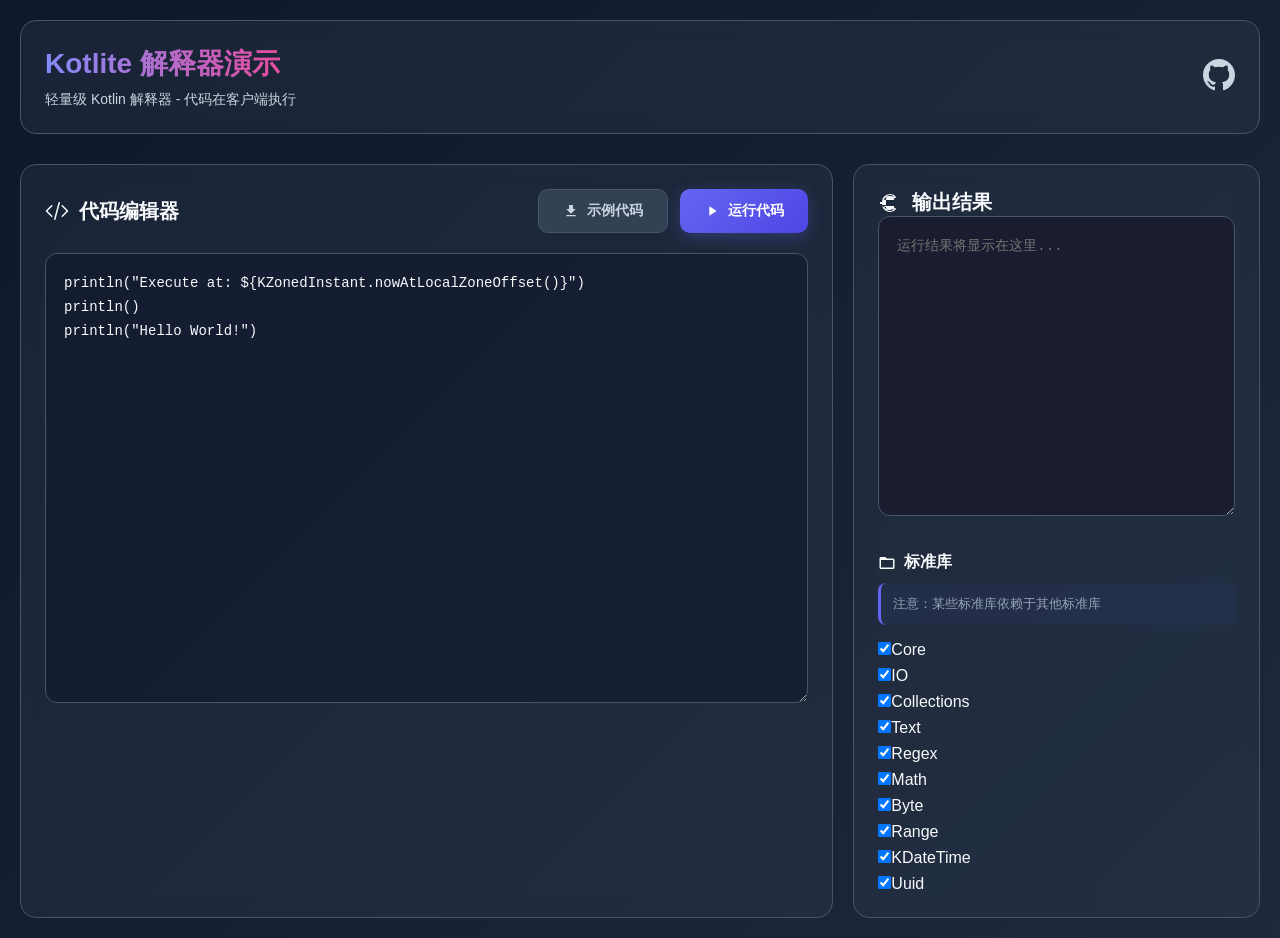
==== demo/index.html @ 26ce6de7 "✨ 添加昼夜模式、代码复制、优化Demo UI并移除Emoji" ====
<!DOCTYPE html>
<html lang="zh-CN">
<head>
    <meta charset="UTF-8">
    <meta name="viewport" content="width=device-width, initial-scale=1.0">
    <title>Kotlite 解释器演示</title>
    <style>
        :root {
            --primary-color: #6366f1;
            --primary-light: #818cf8;
            --primary-dark: #4f46e5;
            --accent-color: #ec4899;
            --bg-dark: #0f172a;
            --bg-light: #1e293b;
            --bg-card: #334155;
            --text-primary: #f8fafc;
            --text-secondary: #cbd5e1;
            --text-muted: #94a3b8;
            --border-color: #475569;
            --success-color: #10b981;
            --error-color: #ef4444;
        }

        * {
            margin: 0;
            padding: 0;
            box-sizing: border-box;
        }

        body {
            font-family: -apple-system, BlinkMacSystemFont, "Segoe UI", "Noto Sans", Helvetica, Arial, sans-serif;
            background: linear-gradient(135deg, var(--bg-dark) 0%, var(--bg-light) 100%);
            color: var(--text-primary);
            min-height: 100vh;
            padding: 20px;
        }

        .container {
            max-width: 1400px;
            margin: 0 auto;
        }

        header {
            display: flex;
            justify-content: space-between;
            align-items: center;
            margin-bottom: 30px;
            padding: 24px;
            background: rgba(51, 65, 85, 0.3);
            border-radius: 16px;
            border: 1px solid var(--border-color);
            backdrop-filter: blur(10px);
        }

        .header-left h1 {
            font-size: 28px;
            font-weight: 800;
            background: linear-gradient(90deg, var(--primary-light), var(--accent-color));
            -webkit-background-clip: text;
            -webkit-text-fill-color: transparent;
            background-clip: text;
            margin-bottom: 8px;
        }

        .header-left p {
            color: var(--text-secondary);
            font-size: 14px;
        }

        .header-right a {
            color: var(--text-secondary);
            transition: all 0.3s ease;
            text-decoration: none;
            display: inline-flex;
            align-items: center;
        }

        .header-right a:hover {
            color: var(--primary-light);
        }

        .header-right a svg {
            width: 32px;
            height: 32px;
        }

        .main-grid {
            display: grid;
            grid-template-columns: 2fr 1fr;
            gap: 20px;
        }

        @media (max-width: 1024px) {
            .main-grid {
                grid-template-columns: 1fr;
            }
        }

        .card {
            background: rgba(51, 65, 85, 0.3);
            border-radius: 16px;
            border: 1px solid var(--border-color);
            padding: 24px;
            backdrop-filter: blur(10px);
        }

        .code-section {
            display: flex;
            flex-direction: column;
            gap: 20px;
        }

        .section-header {
            display: flex;
            justify-content: space-between;
            align-items: center;
            gap: 12px;
            flex-wrap: wrap;
        }

        .section-header h2 {
            font-size: 20px;
            font-weight: 700;
            color: var(--text-primary);
            display: flex;
            align-items: center;
            gap: 10px;
        }

        .section-header h2 svg {
            width: 24px;
            height: 24px;
        }

        .button-group {
            display: flex;
            gap: 12px;
            flex-wrap: wrap;
        }

        .btn {
            padding: 12px 24px;
            border-radius: 10px;
            border: none;
            font-size: 14px;
            font-weight: 600;
            cursor: pointer;
            transition: all 0.3s ease;
            display: flex;
            align-items: center;
            gap: 8px;
        }

        .btn svg {
            width: 16px;
            height: 16px;
        }

        .btn-primary {
            background: linear-gradient(135deg, var(--primary-color), var(--primary-dark));
            color: white;
            box-shadow: 0 4px 15px rgba(99, 102, 241, 0.3);
        }

        .btn-primary:hover {
            transform: translateY(-2px);
            box-shadow: 0 10px 25px -5px rgba(99, 102, 241, 0.4);
        }

        .btn-secondary {
            background: var(--bg-card);
            color: var(--text-secondary);
            border: 1px solid var(--border-color);
        }

        .btn-secondary:hover {
            background: var(--border-color);
            color: var(--text-primary);
        }

        .dropdown {
            position: relative;
        }

        .dropdown-menu {
            display: none;
            position: absolute;
            top: calc(100% + 8px);
            right: 0;
            background: var(--bg-card);
            border: 1px solid var(--border-color);
            border-radius: 12px;
            min-width: 220px;
            box-shadow: 0 10px 40px rgba(0, 0, 0, 0.3);
            z-index: 100;
            overflow: hidden;
        }

        .dropdown-menu.show {
            display: block;
        }

        .dropdown-item {
            padding: 14px 18px;
            cursor: pointer;
            transition: all 0.2s ease;
            color: var(--text-secondary);
            font-size: 14px;
            border-bottom: 1px solid rgba(71, 85, 105, 0.3);
        }

        .dropdown-item:last-child {
            border-bottom: none;
        }

        .dropdown-item:hover {
            background: var(--bg-light);
            color: var(--text-primary);
        }

        textarea {
            width: 100%;
            min-height: 450px;
            padding: 18px;
            border-radius: 12px;
            border: 1px solid var(--border-color);
            background: rgba(15, 23, 42, 0.5);
            color: var(--text-primary);
            font-family: ui-monospace, SFMono-Regular, Menlo, Monaco, Consolas, "Liberation Mono", "Courier New", monospace;
            font-size: 14px;
            line-height: 1.7;
            resize: vertical;
            transition: all 0.3s ease;
        }

        textarea:focus {
            outline: none;
            border-color: var(--primary-color);
            box-shadow: 0 0 0 4px rgba(99, 102, 241, 0.15);
        }

        #txtOutput {
            min-height: 300px;
            background: rgba(26, 26, 46, 0.8);
        }

        .output-section {
            display: flex;
            flex-direction: column;
            gap: 24px;
        }

        .library-section {
            margin-top: 8px;
        }

        .library-section h3 {
            font-size: 16px;
            font-weight: 700;
            color: var(--text-primary);
            margin-bottom: 10px;
            display: flex;
            align-items: center;
            gap: 8px;
        }

        .library-section h3 svg {
            width: 18px;
            height: 18px;
        }

        .library-section .note {
            font-size: 13px;
            color: var(--text-muted);
            margin-bottom: 16px;
            padding: 12px;
            background: rgba(99, 102, 241, 0.05);
            border-radius: 8px;
            border-left: 3px solid var(--primary-color);
        }

        .library-list {
            display: flex;
            flex-direction: column;
            gap: 8px;
        }

        .library-item {
            display: flex;
            align-items: center;
            gap: 10px;
            padding: 10px 12px;
            border-radius: 8px;
            transition: all 0.2s ease;
        }

        .library-item:hover {
            background: var(--bg-card);
        }

        .library-item input[type="checkbox"] {
            width: 18px;
            height: 18px;
            accent-color: var(--primary-color);
            cursor: pointer;
        }

        .library-item label {
            font-size: 14px;
            color: var(--text-secondary);
            cursor: pointer;
            user-select: none;
        }

        .library-item input[type="checkbox"]:checked + label {
            color: var(--primary-light);
            font-weight: 500;
        }

        .status-message {
            padding: 12px 16px;
            border-radius: 10px;
            margin-bottom: 16px;
            font-size: 14px;
            display: none;
            border: 1px solid transparent;
        }

        .status-message.success {
            display: block;
            background: rgba(16, 185, 129, 0.1);
            border-color: var(--success-color);
            color: var(--success-color);
        }

        .status-message.error {
            display: block;
            background: rgba(239, 68, 68, 0.1);
            border-color: var(--error-color);
            color: var(--error-color);
        }

        @media (max-width: 768px) {
            body {
                padding: 12px;
            }

            header {
                flex-direction: column;
                gap: 16px;
                text-align: center;
                padding: 20px;
            }

            .section-header {
                flex-direction: column;
                gap: 14px;
                align-items: stretch;
            }

            .button-group {
                justify-content: center;
            }

            textarea {
                min-height: 350px;
            }

            .btn {
                flex: 1;
                justify-content: center;
            }
        }
    </style>
</head>
<body>
    <div class="container">
        <header>
            <div class="header-left">
                <h1>Kotlite 解释器演示</h1>
                <p>轻量级 Kotlin 解释器 - 代码在客户端执行</p>
            </div>
            <div class="header-right">
                <a href="https://github.com/sunny-chung/kotlite/" title="GitHub">
                    <svg xmlns="http://www.w3.org/2000/svg" viewBox="0 0 24 24" fill="currentColor">
                        <path d="M12 0c-6.626 0-12 5.373-12 12 0 5.302 3.438 9.8 8.207 11.387.599.111.793-.261.793-.577v-2.234c-3.338.726-4.033-1.416-4.033-1.416-.546-1.387-1.333-1.756-1.333-1.756-1.089-.745.083-.729.083-.729 1.205.084 1.839 1.237 1.839 1.237 1.07 1.834 2.807 1.304 3.492.997.107-.775.418-1.305.762-1.604-2.665-.305-5.467-1.334-5.467-5.931 0-1.311.469-2.381 1.236-3.221-.124-.303-.535-1.524.117-3.176 0 0 1.008-.322 3.301 1.23.957-.266 1.983-.399 3.003-.404 1.02.005 2.047.138 3.006.404 2.291-1.552 3.297-1.23 3.297-1.23.653 1.653.242 2.874.118 3.176.77.84 1.235 1.911 1.235 3.221 0 4.609-2.807 5.624-5.479 5.921.43.372.823 1.102.823 2.222v3.293c0 .316.192.694.801.576 4.765-1.589 8.199-6.086 8.199-11.386 0-6.627-5.373-12-12-12z"/>
                    </svg>
                </a>
            </div>
        </header>

        <div class="main-grid">
            <div class="card code-section">
                <div class="section-header">
                    <h2>
                        <svg viewBox="0 0 24 24" fill="currentColor">
                            <path d="M14.447 3.027a.75.75 0 01.527.92l-4.5 16.5a.75.75 0 01-1.448-.394l4.5-16.5a.75.75 0 01.921-.526zM16.72 6.22a.75.75 0 011.06 0l5.25 5.25a.75.75 0 010 1.06l-5.25 5.25a.75.75 0 11-1.06-1.06L21.44 12l-4.72-4.72a.75.75 0 010-1.06zm-9.44 0a.75.75 0 010 1.06L2.56 12l4.72 4.72a.75.75 0 11-1.06 1.06L.97 12.53a.75.75 0 010-1.06l5.25-5.25a.75.75 0 011.06 0z"/>
                        </svg>
                        代码编辑器
                    </h2>
                    <div class="button-group">
                        <div class="dropdown">
                            <button class="btn btn-secondary" id="btnExamples">
                                <svg viewBox="0 0 24 24" fill="currentColor">
                                    <path d="M19 9h-4V3H9v6H5l7 7 7-7zM5 18v2h14v-2H5z"/>
                                </svg>
                                示例代码
                            </button>
                            <div class="dropdown-menu" id="lstExample">
                            </div>
                        </div>
                        <button class="btn btn-primary" id="btnRun">
                            <svg viewBox="0 0 24 24" fill="currentColor">
                                <path d="M8 5v14l11-7z"/>
                            </svg>
                            运行代码
                        </button>
                    </div>
                </div>
                <div id="statusMessage" class="status-message"></div>
                <textarea id="txtCode" placeholder="在此输入 Kotlite 代码..."></textarea>
            </div>

            <div class="card output-section">
                <div>
                    <div class="section-header">
                        <h2>
                            <svg viewBox="0 0 24 24" fill="currentColor">
                                <path d="M12 4a4 4 0 0 1 4 4v1H6.09C6.57 6.88 8.14 5 12 5v0a5.98 5.98 0 0 1 4.79 2.46l1.42-1.42A8 8 0 0 0 4.06 11H2v2h2.06a8 8 0 0 0 14.15 4.96l-1.42-1.42A6 6 0 0 1 12 19c-3.86 0-5.43-1.88-5.91-4H16v1a4 4 0 0 1-4 4v0a4 4 0 0 1-4-4v0H4v-2h4V8a4 4 0 0 1 4-4v0"/>
                            </svg>
                            输出结果
                        </h2>
                    </div>
                    <textarea id="txtOutput" readonly placeholder="运行结果将显示在这里..."></textarea>
                </div>

                <div class="library-section">
                    <h3>
                        <svg viewBox="0 0 24 24" fill="currentColor">
                            <path d="M20 6h-8l-2-2H4c-1.1 0-1.99.9-1.99 2L2 18c0 1.1.9 2 2 2h16c1.1 0 2-.9 2-2V8c0-1.1-.9-2-2-2zm0 12H4V8h16v10z"/>
                        </svg>
                        标准库
                    </h3>
                    <p class="note">注意：某些标准库依赖于其他标准库</p>
                    <div class="library-list" id="cotStdlibs">
                    </div>
                </div>
            </div>
        </div>
    </div>

    <script>
        // 下拉菜单功能
        const btnExamples = document.getElementById('btnExamples');
        const lstExample = document.getElementById('lstExample');

        btnExamples.addEventListener('click', function(e) {
            e.stopPropagation();
            lstExample.classList.toggle('show');
        });

        document.addEventListener('click', function() {
            lstExample.classList.remove('show');
        });

        // 显示状态消息
        function showStatus(message, isError = false) {
            const statusEl = document.getElementById('statusMessage');
            statusEl.textContent = message;
            statusEl.className = 'status-message ' + (isError ? 'error' : 'success');
            setTimeout(() => {
                statusEl.className = 'status-message';
            }, 3000);
        }
    </script>
    <script src="kotlite-demo.js"></script>
</body>
</html>
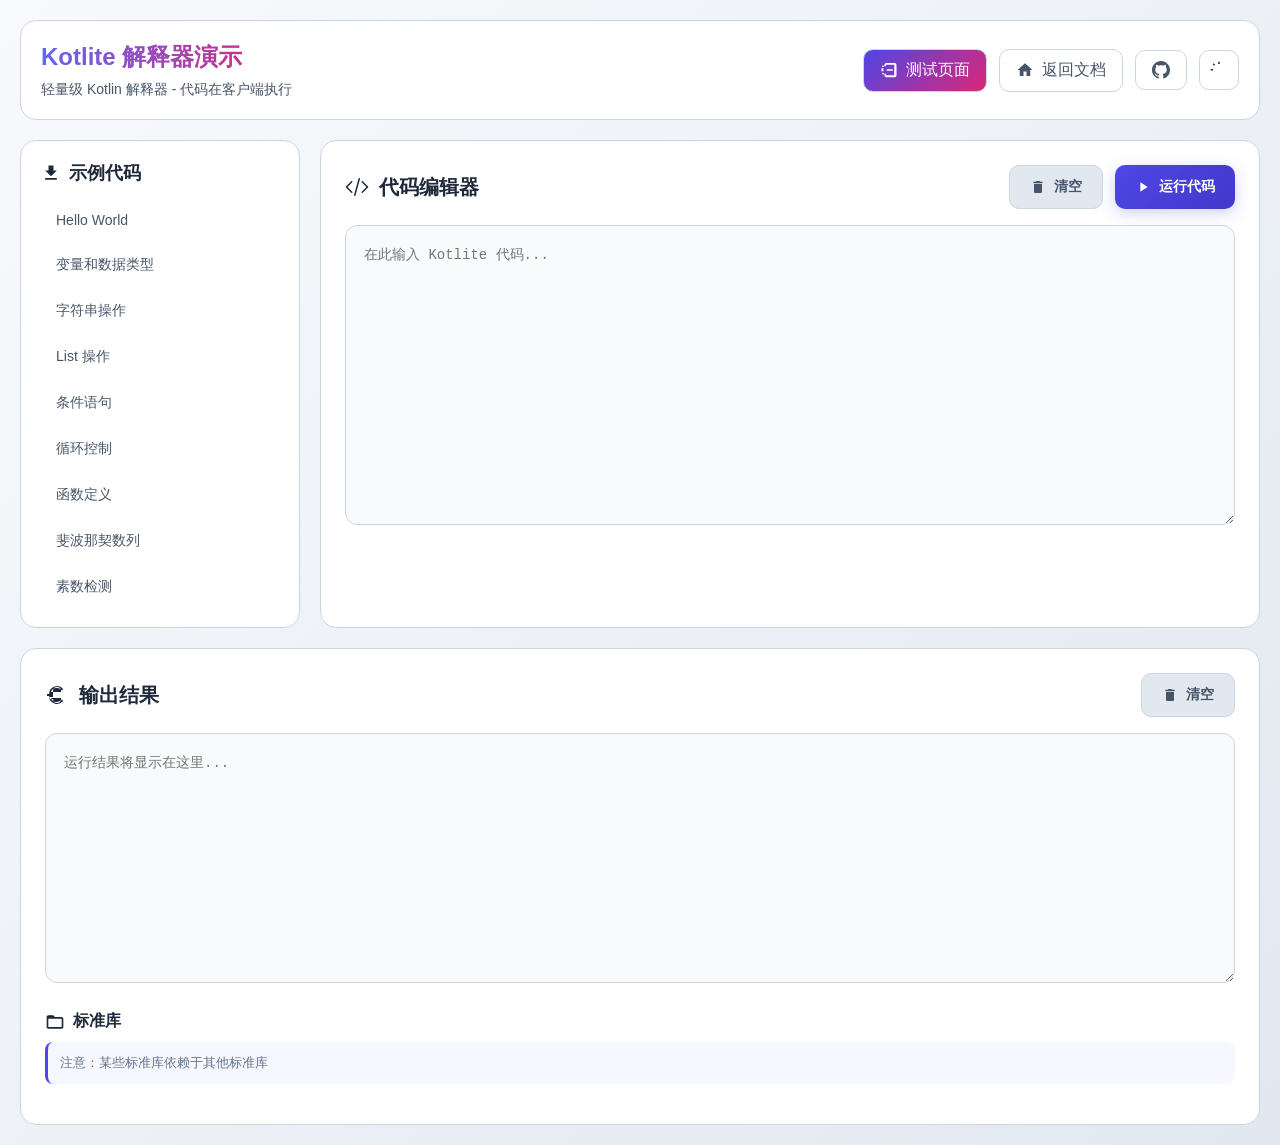
==== commit ab91bd4a: "✨ 完善主题系统、移动端适配和测试页面体验" ====
--- a/demo/index.html
+++ b/demo/index.html
@@ -21,6 +21,20 @@
             --error-color: #ef4444;
         }
 
+        .light-mode {
+            --primary-color: #4f46e5;
+            --primary-light: #6366f1;
+            --primary-dark: #4338ca;
+            --accent-color: #db2777;
+            --bg-dark: #f8fafc;
+            --bg-light: #e2e8f0;
+            --bg-card: #ffffff;
+            --text-primary: #1e293b;
+            --text-secondary: #475569;
+            --text-muted: #64748b;
+            --border-color: #cbd5e1;
+        }
+
         * {
             margin: 0;
             padding: 0;
@@ -33,6 +47,7 @@
             color: var(--text-primary);
             min-height: 100vh;
             padding: 20px;
+            transition: all 0.3s ease;
         }
 
         .container {
@@ -44,16 +59,16 @@
             display: flex;
             justify-content: space-between;
             align-items: center;
-            margin-bottom: 30px;
-            padding: 24px;
-            background: rgba(51, 65, 85, 0.3);
+            margin-bottom: 20px;
+            padding: 20px;
+            background: var(--bg-card);
             border-radius: 16px;
             border: 1px solid var(--border-color);
             backdrop-filter: blur(10px);
         }
 
         .header-left h1 {
-            font-size: 28px;
+            font-size: 24px;
             font-weight: 800;
             background: linear-gradient(90deg, var(--primary-light), var(--accent-color));
             -webkit-background-clip: text;
@@ -67,26 +82,51 @@
             font-size: 14px;
         }
 
+        .header-right {
+            display: flex;
+            align-items: center;
+            gap: 12px;
+        }
+
         .header-right a {
             color: var(--text-secondary);
             transition: all 0.3s ease;
             text-decoration: none;
-            display: inline-flex;
-            align-items: center;
+            display: flex;
+            align-items: center;
+            gap: 8px;
+            padding: 10px 16px;
+            background: var(--bg-card);
+            border-radius: 10px;
+            border: 1px solid var(--border-color);
         }
 
         .header-right a:hover {
-            color: var(--primary-light);
-        }
-
-        .header-right a svg {
-            width: 32px;
-            height: 32px;
+            color: var(--text-primary);
+            background: var(--primary-color);
+            border-color: var(--primary-color);
+        }
+
+        #theme-toggle {
+            background: var(--bg-card);
+            border: 1px solid var(--border-color);
+            border-radius: 10px;
+            cursor: pointer;
+            padding: 10px;
+            transition: all 0.3s ease;
+            color: var(--text-primary);
+            display: flex;
+            align-items: center;
+        }
+
+        #theme-toggle:hover {
+            background: var(--primary-color);
+            border-color: var(--primary-color);
         }
 
         .main-grid {
             display: grid;
-            grid-template-columns: 2fr 1fr;
+            grid-template-columns: 280px 1fr;
             gap: 20px;
         }
 
@@ -94,28 +134,155 @@
             .main-grid {
                 grid-template-columns: 1fr;
             }
+
+            header {
+                flex-direction: column;
+                gap: 16px;
+                text-align: center;
+            }
+
+            .header-right {
+                flex-wrap: wrap;
+                justify-content: center;
+            }
+        }
+
+        /* 侧边栏 */
+        .sidebar {
+            background: var(--bg-card);
+            border-radius: 16px;
+            border: 1px solid var(--border-color);
+            padding: 20px;
+            backdrop-filter: blur(10px);
+            height: fit-content;
+            position: sticky;
+            top: 20px;
+        }
+
+        .sidebar h2 {
+            font-size: 18px;
+            font-weight: 700;
+            margin-bottom: 16px;
+            color: var(--text-primary);
+            display: flex;
+            align-items: center;
+            gap: 8px;
+        }
+
+        .sidebar h3 {
+            font-size: 14px;
+            font-weight: 600;
+            color: var(--text-muted);
+            margin: 20px 0 10px 0;
+            text-transform: uppercase;
+            letter-spacing: 0.05em;
+        }
+
+        .example-list {
+            list-style: none;
+            display: flex;
+            flex-direction: column;
+            gap: 6px;
+        }
+
+        .example-btn {
+            width: 100%;
+            text-align: left;
+            padding: 10px 14px;
+            background: transparent;
+            border: 1px solid transparent;
+            color: var(--text-secondary);
+            font-size: 14px;
+            cursor: pointer;
+            border-radius: 10px;
+            transition: all 0.2s ease;
+        }
+
+        .example-btn:hover {
+            background: var(--bg-light);
+            color: var(--text-primary);
+            border-color: var(--border-color);
+        }
+
+        .example-btn.active {
+            background: linear-gradient(135deg, rgba(99, 102, 241, 0.15), rgba(236, 72, 153, 0.15));
+            color: var(--primary-light);
+            border-color: var(--primary-color);
+        }
+
+        /* 移动端侧边栏 */
+        @media (max-width: 1024px) {
+            .sidebar {
+                position: fixed;
+                top: 0;
+                left: 0;
+                width: 280px;
+                height: 100vh;
+                z-index: 1000;
+                transform: translateX(-100%);
+                transition: transform 0.3s ease;
+                overflow-y: auto;
+                border-radius: 0;
+            }
+
+            .sidebar.open {
+                transform: translateX(0);
+            }
+
+            .mobile-menu-btn {
+                display: flex;
+            }
+
+            .sidebar-overlay {
+                display: none;
+                position: fixed;
+                top: 0;
+                left: 0;
+                right: 0;
+                bottom: 0;
+                background: rgba(0, 0, 0, 0.5);
+                z-index: 999;
+            }
+
+            .sidebar-overlay.show {
+                display: block;
+            }
+        }
+
+        .mobile-menu-btn {
+            display: none;
+            background: var(--bg-card);
+            border: 1px solid var(--border-color);
+            border-radius: 10px;
+            font-size: 20px;
+            cursor: pointer;
+            color: var(--text-primary);
+            padding: 10px 16px;
+            margin-right: 12px;
+            transition: all 0.3s ease;
+            align-items: center;
+        }
+
+        .mobile-menu-btn:hover {
+            background: var(--primary-color);
+            border-color: var(--primary-color);
         }
 
         .card {
-            background: rgba(51, 65, 85, 0.3);
+            background: var(--bg-card);
             border-radius: 16px;
             border: 1px solid var(--border-color);
             padding: 24px;
             backdrop-filter: blur(10px);
         }
 
-        .code-section {
-            display: flex;
-            flex-direction: column;
-            gap: 20px;
-        }
-
         .section-header {
             display: flex;
             justify-content: space-between;
             align-items: center;
             gap: 12px;
             flex-wrap: wrap;
+            margin-bottom: 16px;
         }
 
         .section-header h2 {
@@ -127,11 +294,6 @@
             gap: 10px;
         }
 
-        .section-header h2 svg {
-            width: 24px;
-            height: 24px;
-        }
-
         .button-group {
             display: flex;
             gap: 12px;
@@ -139,7 +301,7 @@
         }
 
         .btn {
-            padding: 12px 24px;
+            padding: 12px 20px;
             border-radius: 10px;
             border: none;
             font-size: 14px;
@@ -151,11 +313,6 @@
             gap: 8px;
         }
 
-        .btn svg {
-            width: 16px;
-            height: 16px;
-        }
-
         .btn-primary {
             background: linear-gradient(135deg, var(--primary-color), var(--primary-dark));
             color: white;
@@ -168,7 +325,7 @@
         }
 
         .btn-secondary {
-            background: var(--bg-card);
+            background: var(--bg-light);
             color: var(--text-secondary);
             border: 1px solid var(--border-color);
         }
@@ -178,53 +335,13 @@
             color: var(--text-primary);
         }
 
-        .dropdown {
-            position: relative;
-        }
-
-        .dropdown-menu {
-            display: none;
-            position: absolute;
-            top: calc(100% + 8px);
-            right: 0;
-            background: var(--bg-card);
-            border: 1px solid var(--border-color);
-            border-radius: 12px;
-            min-width: 220px;
-            box-shadow: 0 10px 40px rgba(0, 0, 0, 0.3);
-            z-index: 100;
-            overflow: hidden;
-        }
-
-        .dropdown-menu.show {
-            display: block;
-        }
-
-        .dropdown-item {
-            padding: 14px 18px;
-            cursor: pointer;
-            transition: all 0.2s ease;
-            color: var(--text-secondary);
-            font-size: 14px;
-            border-bottom: 1px solid rgba(71, 85, 105, 0.3);
-        }
-
-        .dropdown-item:last-child {
-            border-bottom: none;
-        }
-
-        .dropdown-item:hover {
-            background: var(--bg-light);
-            color: var(--text-primary);
-        }
-
         textarea {
             width: 100%;
-            min-height: 450px;
+            min-height: 300px;
             padding: 18px;
             border-radius: 12px;
             border: 1px solid var(--border-color);
-            background: rgba(15, 23, 42, 0.5);
+            background: var(--bg-dark);
             color: var(--text-primary);
             font-family: ui-monospace, SFMono-Regular, Menlo, Monaco, Consolas, "Liberation Mono", "Courier New", monospace;
             font-size: 14px;
@@ -240,8 +357,7 @@
         }
 
         #txtOutput {
-            min-height: 300px;
-            background: rgba(26, 26, 46, 0.8);
+            min-height: 250px;
         }
 
         .output-section {
@@ -251,7 +367,7 @@
         }
 
         .library-section {
-            margin-top: 8px;
+            margin-top: 0;
         }
 
         .library-section h3 {
@@ -262,11 +378,6 @@
             display: flex;
             align-items: center;
             gap: 8px;
-        }
-
-        .library-section h3 svg {
-            width: 18px;
-            height: 18px;
         }
 
         .library-section .note {
@@ -295,7 +406,7 @@
         }
 
         .library-item:hover {
-            background: var(--bg-card);
+            background: var(--bg-light);
         }
 
         .library-item input[type="checkbox"] {
@@ -349,7 +460,7 @@
                 flex-direction: column;
                 gap: 16px;
                 text-align: center;
-                padding: 20px;
+                padding: 16px;
             }
 
             .section-header {
@@ -362,13 +473,17 @@
                 justify-content: center;
             }
 
-            textarea {
-                min-height: 350px;
-            }
-
             .btn {
                 flex: 1;
                 justify-content: center;
+            }
+
+            textarea {
+                min-height: 250px;
+            }
+
+            .header-right {
+                width: 100%;
             }
         }
     </style>
@@ -376,41 +491,77 @@
 <body>
     <div class="container">
         <header>
-            <div class="header-left">
-                <h1>Kotlite 解释器演示</h1>
-                <p>轻量级 Kotlin 解释器 - 代码在客户端执行</p>
+            <div style="display: flex; align-items: center; gap: 12px;">
+                <button class="mobile-menu-btn" id="mobileMenuBtn">
+                    <svg width="20" height="20" viewBox="0 0 24 24" fill="currentColor">
+                        <path d="M3 18h18v-2H3v2zm0-5h18v-2H3v2zm0-7v2h18V6H3z"/>
+                    </svg>
+                </button>
+                <div class="header-left">
+                    <h1>Kotlite 解释器演示</h1>
+                    <p>轻量级 Kotlin 解释器 - 代码在客户端执行</p>
+                </div>
             </div>
             <div class="header-right">
+                <a href="test.html" style="background: linear-gradient(135deg, var(--primary-color), var(--accent-color)); color: white;">
+                    <svg width="18" height="18" viewBox="0 0 24 24" fill="currentColor">
+                        <path d="M19.5 2.5A2.5 2.5 0 0122 5V19a2.5 2.5 0 01-2.5 2.5h-11A2.5 2.5 0 016 19v-2h2v2h11V5H8v2H6V5a2.5 2.5 0 012.5-2.5h11zM9 11h8v2H9v-2zM4.5 13.5H2V9.5h2.5v4zM5 8H3v-2h2v2zM5 18H3v-2h2v2z"/>
+                    </svg>
+                    测试页面
+                </a>
+                <a href="../index.html">
+                    <svg width="18" height="18" viewBox="0 0 24 24" fill="currentColor">
+                        <path d="M10 20v-6h4v6h5v-8h3L12 3 2 12h3v8z"/>
+                    </svg>
+                    返回文档
+                </a>
                 <a href="https://github.com/sunny-chung/kotlite/" title="GitHub">
-                    <svg xmlns="http://www.w3.org/2000/svg" viewBox="0 0 24 24" fill="currentColor">
+                    <svg width="18" height="18" viewBox="0 0 24 24" fill="currentColor">
                         <path d="M12 0c-6.626 0-12 5.373-12 12 0 5.302 3.438 9.8 8.207 11.387.599.111.793-.261.793-.577v-2.234c-3.338.726-4.033-1.416-4.033-1.416-.546-1.387-1.333-1.756-1.333-1.756-1.089-.745.083-.729.083-.729 1.205.084 1.839 1.237 1.839 1.237 1.07 1.834 2.807 1.304 3.492.997.107-.775.418-1.305.762-1.604-2.665-.305-5.467-1.334-5.467-5.931 0-1.311.469-2.381 1.236-3.221-.124-.303-.535-1.524.117-3.176 0 0 1.008-.322 3.301 1.23.957-.266 1.983-.399 3.003-.404 1.02.005 2.047.138 3.006.404 2.291-1.552 3.297-1.23 3.297-1.23.653 1.653.242 2.874.118 3.176.77.84 1.235 1.911 1.235 3.221 0 4.609-2.807 5.624-5.479 5.921.43.372.823 1.102.823 2.222v3.293c0 .316.192.694.801.576 4.765-1.589 8.199-6.086 8.199-11.386 0-6.627-5.373-12-12-12z"/>
                     </svg>
                 </a>
+                <button id="theme-toggle" title="切换主题">
+                    <svg id="moon-icon" width="18" height="18" viewBox="0 0 24 24" fill="currentColor">
+                        <path d="M9 2c-1.05 0-2.05.16-3 .46 4.06 1.27 7 5.06 7 9.54s-2.94 8.28-7 9.54c.95.3 1.95.46 3 .46 5.52 0 10-4.48 10-10S14.52 2 9 2z"/>
+                    </svg>
+                    <svg id="sun-icon" width="18" height="18" viewBox="0 0 24 24" fill="currentColor" style="display: none;">
+                        <path d="M6.76 4.84l-1.8-1.79-1.41 1.41 1.79 1.79 1.42-1.41zM4 10.5H1v2h3v-2zm9-9.5h-2V4h2V1zm7.5 2.83 3.67l-1.79-1.8-1.41-1.41-1.79 1.79 1.41 1.42zM20 10.5v2h3v-2h-3zm-2.76-5.66l-1.41-1.41-1.79 1.79 1.41 1.41 1.79-1.79zM13 18.5H11v3h2v-3zm3.24-2.34l1.79 1.79 1.41-1.41-1.79-1.79-1.41 1.41zM6.34 17l-1.79 1.8 1.41 1.41 1.79-1.8-1.41-1.41z"/>
+                    </svg>
+                </button>
             </div>
         </header>
 
+        <div class="sidebar-overlay" id="sidebarOverlay"></div>
+
         <div class="main-grid">
+            <aside class="sidebar" id="sidebar">
+                <h2>
+                    <svg width="20" height="20" viewBox="0 0 24 24" fill="currentColor">
+                        <path d="M19 9h-4V3H9v6H5l7 7 7-7zM5 18v2h14v-2H5z"/>
+                    </svg>
+                    示例代码
+                </h2>
+                <ul class="example-list" id="exampleList">
+                </ul>
+            </aside>
+
             <div class="card code-section">
                 <div class="section-header">
                     <h2>
-                        <svg viewBox="0 0 24 24" fill="currentColor">
+                        <svg viewBox="0 0 24 24" fill="currentColor" width="24" height="24">
                             <path d="M14.447 3.027a.75.75 0 01.527.92l-4.5 16.5a.75.75 0 01-1.448-.394l4.5-16.5a.75.75 0 01.921-.526zM16.72 6.22a.75.75 0 011.06 0l5.25 5.25a.75.75 0 010 1.06l-5.25 5.25a.75.75 0 11-1.06-1.06L21.44 12l-4.72-4.72a.75.75 0 010-1.06zm-9.44 0a.75.75 0 010 1.06L2.56 12l4.72 4.72a.75.75 0 11-1.06 1.06L.97 12.53a.75.75 0 010-1.06l5.25-5.25a.75.75 0 011.06 0z"/>
                         </svg>
                         代码编辑器
                     </h2>
                     <div class="button-group">
-                        <div class="dropdown">
-                            <button class="btn btn-secondary" id="btnExamples">
-                                <svg viewBox="0 0 24 24" fill="currentColor">
-                                    <path d="M19 9h-4V3H9v6H5l7 7 7-7zM5 18v2h14v-2H5z"/>
-                                </svg>
-                                示例代码
-                            </button>
-                            <div class="dropdown-menu" id="lstExample">
-                            </div>
-                        </div>
+                        <button class="btn btn-secondary" id="clearBtn">
+                            <svg width="16" height="16" viewBox="0 0 24 24" fill="currentColor">
+                                <path d="M6 19c0 1.1.9 2 2 2h8c1.1 0 2-.9 2-2V7H6v12zM19 4h-3.5l-1-1h-5l-1 1H5v2h14V4z"/>
+                            </svg>
+                            清空
+                        </button>
                         <button class="btn btn-primary" id="btnRun">
-                            <svg viewBox="0 0 24 24" fill="currentColor">
+                            <svg width="16" height="16" viewBox="0 0 24 24" fill="currentColor">
                                 <path d="M8 5v14l11-7z"/>
                             </svg>
                             运行代码
@@ -420,47 +571,109 @@
                 <div id="statusMessage" class="status-message"></div>
                 <textarea id="txtCode" placeholder="在此输入 Kotlite 代码..."></textarea>
             </div>
-
-            <div class="card output-section">
-                <div>
-                    <div class="section-header">
-                        <h2>
-                            <svg viewBox="0 0 24 24" fill="currentColor">
-                                <path d="M12 4a4 4 0 0 1 4 4v1H6.09C6.57 6.88 8.14 5 12 5v0a5.98 5.98 0 0 1 4.79 2.46l1.42-1.42A8 8 0 0 0 4.06 11H2v2h2.06a8 8 0 0 0 14.15 4.96l-1.42-1.42A6 6 0 0 1 12 19c-3.86 0-5.43-1.88-5.91-4H16v1a4 4 0 0 1-4 4v0a4 4 0 0 1-4-4v0H4v-2h4V8a4 4 0 0 1 4-4v0"/>
+        </div>
+
+        <div class="card output-section" style="margin-top: 20px;">
+            <div>
+                <div class="section-header">
+                    <h2>
+                        <svg viewBox="0 0 24 24" fill="currentColor" width="24" height="24">
+                            <path d="M12 4a4 4 0 0 1 4 4v1H6.09C6.57 6.88 8.14 5 12 5v0a5.98 5.98 0 0 1 4.79 2.46l1.42-1.42A8 8 0 0 0 4.06 11H2v2h2.06a8 8 0 0 0 14.15 4.96l-1.42-1.42A6 6 0 0 1 12 19c-3.86 0-5.43-1.88-5.91-4H16v1a4 4 0 0 1-4 4v0a4 4 0 0 1-4-4v0H4v-2h4V8a4 4 0 0 1 4-4v0"/>
+                        </svg>
+                        输出结果
+                    </h2>
+                    <div class="button-group">
+                        <button class="btn btn-secondary" id="clearOutputBtn">
+                            <svg width="16" height="16" viewBox="0 0 24 24" fill="currentColor">
+                                <path d="M6 19c0 1.1.9 2 2 2h8c1.1 0 2-.9 2-2V7H6v12zM19 4h-3.5l-1-1h-5l-1 1H5v2h14V4z"/>
                             </svg>
-                            输出结果
-                        </h2>
+                            清空
+                        </button>
                     </div>
-                    <textarea id="txtOutput" readonly placeholder="运行结果将显示在这里..."></textarea>
                 </div>
-
-                <div class="library-section">
-                    <h3>
-                        <svg viewBox="0 0 24 24" fill="currentColor">
-                            <path d="M20 6h-8l-2-2H4c-1.1 0-1.99.9-1.99 2L2 18c0 1.1.9 2 2 2h16c1.1 0 2-.9 2-2V8c0-1.1-.9-2-2-2zm0 12H4V8h16v10z"/>
-                        </svg>
-                        标准库
-                    </h3>
-                    <p class="note">注意：某些标准库依赖于其他标准库</p>
-                    <div class="library-list" id="cotStdlibs">
-                    </div>
+                <textarea id="txtOutput" readonly placeholder="运行结果将显示在这里..."></textarea>
+            </div>
+
+            <div class="library-section">
+                <h3>
+                    <svg viewBox="0 0 24 24" fill="currentColor" width="20" height="20">
+                        <path d="M20 6h-8l-2-2H4c-1.1 0-1.99.9-1.99 2L2 18c0 1.1.9 2 2 2h16c1.1 0 2-.9 2-2V8c0-1.1-.9-2-2-2zm0 12H4V8h16v10z"/>
+                    </svg>
+                    标准库
+                </h3>
+                <p class="note">注意：某些标准库依赖于其他标准库</p>
+                <div class="library-list" id="cotStdlibs">
                 </div>
             </div>
         </div>
     </div>
 
     <script>
-        // 下拉菜单功能
-        const btnExamples = document.getElementById('btnExamples');
-        const lstExample = document.getElementById('lstExample');
-
-        btnExamples.addEventListener('click', function(e) {
-            e.stopPropagation();
-            lstExample.classList.toggle('show');
+        // 主题系统
+        function initTheme() {
+            const savedTheme = localStorage.getItem('kotlite-theme');
+            
+            if (!savedTheme) {
+                const prefersDark = window.matchMedia('(prefers-color-scheme: dark)').matches;
+                if (!prefersDark) {
+                    document.body.classList.add('light-mode');
+                    document.getElementById('moon-icon').style.display = 'none';
+                    document.getElementById('sun-icon').style.display = 'block';
+                }
+            } else if (savedTheme === 'light') {
+                document.body.classList.add('light-mode');
+                document.getElementById('moon-icon').style.display = 'none';
+                document.getElementById('sun-icon').style.display = 'block';
+            }
+            
+            window.matchMedia('(prefers-color-scheme: dark)').addEventListener('change', function(e) {
+                const savedTheme = localStorage.getItem('kotlite-theme');
+                if (!savedTheme) {
+                    if (e.matches) {
+                        document.body.classList.remove('light-mode');
+                        document.getElementById('moon-icon').style.display = 'block';
+                        document.getElementById('sun-icon').style.display = 'none';
+                    } else {
+                        document.body.classList.add('light-mode');
+                        document.getElementById('moon-icon').style.display = 'none';
+                        document.getElementById('sun-icon').style.display = 'block';
+                    }
+                }
+            });
+        }
+
+        function toggleTheme() {
+            document.body.classList.toggle('light-mode');
+            const isLight = document.body.classList.contains('light-mode');
+            localStorage.setItem('kotlite-theme', isLight ? 'light' : 'dark');
+            
+            const moonIcon = document.getElementById('moon-icon');
+            const sunIcon = document.getElementById('sun-icon');
+            if (isLight) {
+                moonIcon.style.display = 'none';
+                sunIcon.style.display = 'block';
+            } else {
+                moonIcon.style.display = 'block';
+                sunIcon.style.display = 'none';
+            }
+        }
+
+        initTheme();
+        document.getElementById('theme-toggle').addEventListener('click', toggleTheme);
+
+        // 移动端侧边栏
+        const mobileMenuBtn = document.getElementById('mobileMenuBtn');
+        const sidebar = document.getElementById('sidebar');
+        const sidebarOverlay = document.getElementById('sidebarOverlay');
+
+        mobileMenuBtn.addEventListener('click', function() {
+            sidebar.classList.toggle('open');
+            sidebarOverlay.classList.toggle('show');
         });
 
-        document.addEventListener('click', function() {
-            lstExample.classList.remove('show');
+        sidebarOverlay.addEventListener('click', function() {
+            sidebar.classList.remove('open');
+            sidebarOverlay.classList.remove('show');
         });
 
         // 显示状态消息
@@ -472,6 +685,87 @@
                 statusEl.className = 'status-message';
             }, 3000);
         }
+
+        // 示例代码
+        const examples = {
+            hello: {
+                name: 'Hello World',
+                code: 'println("Hello, World!")'
+            },
+            variables: {
+                name: '变量和数据类型',
+                code: '// 变量声明\nval immutable = "我是不可变的"\nvar mutable = "我是可变的"\nmutable = "我改变了!"\n\n// 数据类型\nval intNum: Int = 42\nval longNum: Long = 10000000000L\nval doubleNum: Double = 3.14159\nval booleanVal: Boolean = true\nval charVal: Char = \'A\'\n\nprintln("整数: " + intNum)\nprintln("长整数: " + longNum)\nprintln("浮点数: " + doubleNum)\nprintln("布尔值: " + booleanVal)\nprintln("字符: " + charVal)\nprintln("不可变变量: " + immutable)\nprintln("可变变量: " + mutable)'
+            },
+            strings: {
+                name: '字符串操作',
+                code: 'val str = "Hello, Kotlin!"\n\n// 基本操作\nprintln("字符串: " + str)\nprintln("长度: " + str.length)\n\n// 检查包含\nprintln("包含 \\"Kotlin\\": " + str.contains("Kotlin"))\n\n// 分割\nval parts = str.split(",")\nprintln("分割后: " + parts)'
+            },
+            list: {
+                name: 'List 操作',
+                code: '// 创建列表\nval list = listOf("苹果", "香蕉", "橙子")\nprintln("原列表: " + list)\n\n// 访问元素\nprintln("第一个元素: " + list[0])\n\n// 遍历\nprintln("\\n遍历列表:")\nfor (item in list) {\n    println("- " + item)\n}\n\n// 可变列表\nval mutableList = mutableListOf(1, 2, 3)\nprintln("\\n可变列表初始: " + mutableList)\nmutableList.add(4)\nmutableList.add(0, 0)\nprintln("添加后: " + mutableList)'
+            },
+            condition: {
+                name: '条件语句',
+                code: 'val score = 85\n\n// if 表达式\nval result = if (score >= 90) {\n    "优秀"\n} else if (score >= 80) {\n    "良好"\n} else if (score >= 60) {\n    "及格"\n} else {\n    "不及格"\n}\nprintln("成绩 " + score + ": " + result)'
+            },
+            loop: {
+                name: '循环控制',
+                code: '// for 循环范围\nprintln("1到5:")\nfor (i in 1..5) {\n    println(i)\n}\n\nprintln("\\n直到10:")\nfor (i in 1 until 10) {\n    println(i)\n}'
+            },
+            functions: {
+                name: '函数定义',
+                code: '// 简单函数\nfun greet(name: String): String {\n    return "你好, " + name + "!"\n}\nprintln(greet("张三"))\n\n// 单表达式函数\nfun add(a: Int, b: Int): Int = a + b\nprintln("10 + 20 = " + add(10, 20))'
+            },
+            fibonacci: {
+                name: '斐波那契数列',
+                code: 'fun fibonacci(n: Int) {\n    var a = 0\n    var b = 1\n    \n    for (i in 1..n) {\n        println(a)\n        val next = a + b\n        a = b\n        b = next\n    }\n}\n\nprintln("斐波那契前10项:")\nfibonacci(10)'
+            },
+            prime: {
+                name: '素数检测',
+                code: 'fun isPrime(n: Int): Boolean {\n    if (n <= 1) return false\n    if (n <= 3) return true\n    if (n % 2 == 0 || n % 3 == 0) return false\n    \n    var i = 5\n    while (i * i <= n) {\n        if (n % i == 0 || n % (i + 2) == 0) return false\n        i += 6\n    }\n    return true\n}\n\n// 查找 1-50 之间的素数\nprintln("1-50之间的素数:")\nfor (i in 1..50) {\n    if (isPrime(i)) {\n        println(i)\n    }\n}'
+            }
+        };
+
+        // 填充示例列表
+        const exampleList = document.getElementById('exampleList');
+        let currentActiveExample = null;
+        Object.keys(examples).forEach(key => {
+            const li = document.createElement('li');
+            const btn = document.createElement('button');
+            btn.className = 'example-btn';
+            btn.textContent = examples[key].name;
+            btn.dataset.exampleKey = key;
+            
+            btn.addEventListener('click', function() {
+                if (currentActiveExample) {
+                    currentActiveExample.classList.remove('active');
+                }
+                btn.classList.add('active');
+                currentActiveExample = btn;
+                
+                document.getElementById('txtCode').value = examples[key].code;
+                document.getElementById('txtOutput').value = '';
+                showStatus('示例已加载');
+                
+                // 移动端关闭侧边栏
+                sidebar.classList.remove('open');
+                sidebarOverlay.classList.remove('show');
+            });
+            
+            li.appendChild(btn);
+            exampleList.appendChild(li);
+        });
+
+        // 按钮事件
+        document.getElementById('clearBtn').addEventListener('click', function() {
+            document.getElementById('txtCode').value = '';
+            showStatus('代码已清空');
+        });
+
+        document.getElementById('clearOutputBtn').addEventListener('click', function() {
+            document.getElementById('txtOutput').value = '';
+            showStatus('输出已清空');
+        });
     </script>
     <script src="kotlite-demo.js"></script>
 </body>
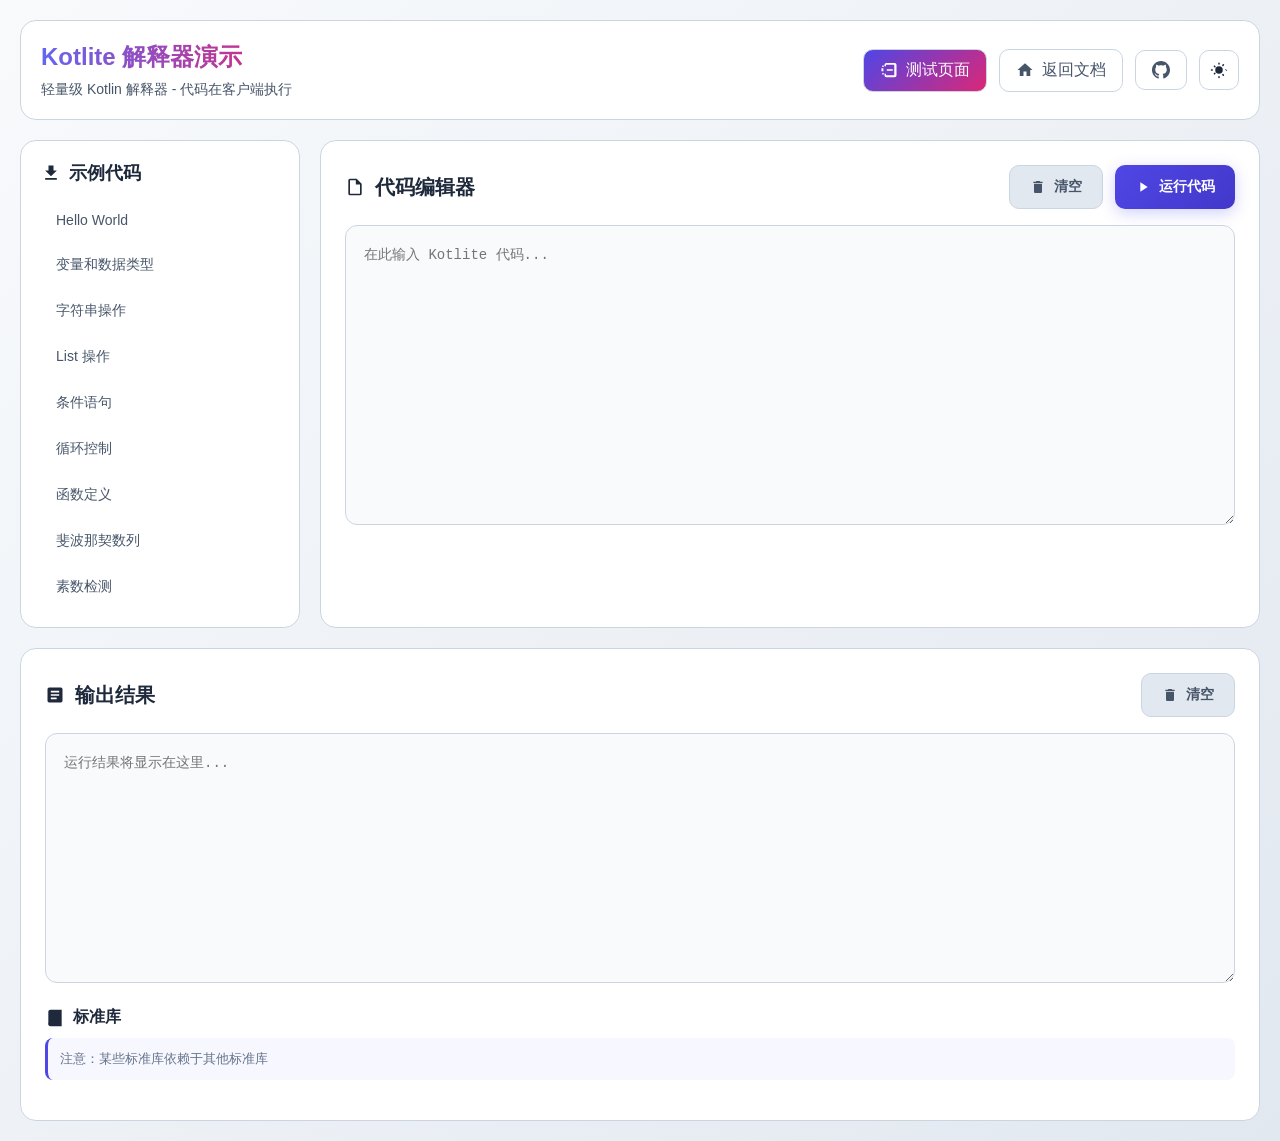
==== commit 1003b37f: "修复移动端显示问题、图标和移除状态提示" ====
--- a/demo/index.html
+++ b/demo/index.html
@@ -17,8 +17,6 @@
             --text-secondary: #cbd5e1;
             --text-muted: #94a3b8;
             --border-color: #475569;
-            --success-color: #10b981;
-            --error-color: #ef4444;
         }
 
         .light-mode {
@@ -147,7 +145,6 @@
             }
         }
 
-        /* 侧边栏 */
         .sidebar {
             background: var(--bg-card);
             border-radius: 16px;
@@ -167,15 +164,6 @@
             display: flex;
             align-items: center;
             gap: 8px;
-        }
-
-        .sidebar h3 {
-            font-size: 14px;
-            font-weight: 600;
-            color: var(--text-muted);
-            margin: 20px 0 10px 0;
-            text-transform: uppercase;
-            letter-spacing: 0.05em;
         }
 
         .example-list {
@@ -210,7 +198,6 @@
             border-color: var(--primary-color);
         }
 
-        /* 移动端侧边栏 */
         @media (max-width: 1024px) {
             .sidebar {
                 position: fixed;
@@ -360,14 +347,8 @@
             min-height: 250px;
         }
 
-        .output-section {
-            display: flex;
-            flex-direction: column;
-            gap: 24px;
-        }
-
         .library-section {
-            margin-top: 0;
+            margin-top: 20px;
         }
 
         .library-section h3 {
@@ -426,29 +407,6 @@
         .library-item input[type="checkbox"]:checked + label {
             color: var(--primary-light);
             font-weight: 500;
-        }
-
-        .status-message {
-            padding: 12px 16px;
-            border-radius: 10px;
-            margin-bottom: 16px;
-            font-size: 14px;
-            display: none;
-            border: 1px solid transparent;
-        }
-
-        .status-message.success {
-            display: block;
-            background: rgba(16, 185, 129, 0.1);
-            border-color: var(--success-color);
-            color: var(--success-color);
-        }
-
-        .status-message.error {
-            display: block;
-            background: rgba(239, 68, 68, 0.1);
-            border-color: var(--error-color);
-            color: var(--error-color);
         }
 
         @media (max-width: 768px) {
@@ -522,10 +480,10 @@
                 </a>
                 <button id="theme-toggle" title="切换主题">
                     <svg id="moon-icon" width="18" height="18" viewBox="0 0 24 24" fill="currentColor">
-                        <path d="M9 2c-1.05 0-2.05.16-3 .46 4.06 1.27 7 5.06 7 9.54s-2.94 8.28-7 9.54c.95.3 1.95.46 3 .46 5.52 0 10-4.48 10-10S14.52 2 9 2z"/>
+                        <path d="M21 12.79A9 9 0 1 1 11.21 3 7 7 0 0 0 21 12.79z"/>
                     </svg>
                     <svg id="sun-icon" width="18" height="18" viewBox="0 0 24 24" fill="currentColor" style="display: none;">
-                        <path d="M6.76 4.84l-1.8-1.79-1.41 1.41 1.79 1.79 1.42-1.41zM4 10.5H1v2h3v-2zm9-9.5h-2V4h2V1zm7.5 2.83 3.67l-1.79-1.8-1.41-1.41-1.79 1.79 1.41 1.42zM20 10.5v2h3v-2h-3zm-2.76-5.66l-1.41-1.41-1.79 1.79 1.41 1.41 1.79-1.79zM13 18.5H11v3h2v-3zm3.24-2.34l1.79 1.79 1.41-1.41-1.79-1.79-1.41 1.41zM6.34 17l-1.79 1.8 1.41 1.41 1.79-1.8-1.41-1.41z"/>
+                        <path d="M12 7a5 5 0 1 0 0 10 5 5 0 0 0 0-10zm0-5a1 1 0 0 1 1 1v1a1 1 0 1 1-2 0V3a1 1 0 0 1 1-1zm0 18a1 1 0 0 1 1 1v1a1 1 0 1 1-2 0v-1a1 1 0 0 1 1-1zM5.172 6.172a1 1 0 0 1 1.414 0l.707.707a1 1 0 0 1-1.414 1.414l-.707-.707a1 1 0 0 1 0-1.414zm11.314 11.314a1 1 0 0 1 1.414 0l.707.707a1 1 0 0 1-1.414 1.414l-.707-.707a1 1 0 0 1 0-1.414zM3 13a1 1 0 1 0 0-2H2a1 1 0 0 0 0 2h1zm20-1a1 1 0 1 1-2 0h-1a1 1 0 1 1 2 0h1zM5.172 17.828a1 1 0 0 1 0-1.414l.707-.707a1 1 0 0 1 1.414 1.414l-.707.707a1 1 0 0 1-1.414 0zm11.314-11.314a1 1 0 0 1 0-1.414l.707-.707a1 1 0 0 1 1.414 1.414l-.707.707a1 1 0 0 1-1.414 0z"/>
                     </svg>
                 </button>
             </div>
@@ -548,8 +506,8 @@
             <div class="card code-section">
                 <div class="section-header">
                     <h2>
-                        <svg viewBox="0 0 24 24" fill="currentColor" width="24" height="24">
-                            <path d="M14.447 3.027a.75.75 0 01.527.92l-4.5 16.5a.75.75 0 01-1.448-.394l4.5-16.5a.75.75 0 01.921-.526zM16.72 6.22a.75.75 0 011.06 0l5.25 5.25a.75.75 0 010 1.06l-5.25 5.25a.75.75 0 11-1.06-1.06L21.44 12l-4.72-4.72a.75.75 0 010-1.06zm-9.44 0a.75.75 0 010 1.06L2.56 12l4.72 4.72a.75.75 0 11-1.06 1.06L.97 12.53a.75.75 0 010-1.06l5.25-5.25a.75.75 0 011.06 0z"/>
+                        <svg width="20" height="20" viewBox="0 0 24 24" fill="currentColor">
+                            <path d="M14 2H6a2 2 0 0 0-2 2v16a2 2 0 0 0 2 2h12a2 2 0 0 0 2-2V8l-6-6zm4 18H6V4h7v5h5v11z"/>
                         </svg>
                         代码编辑器
                     </h2>
@@ -568,7 +526,6 @@
                         </button>
                     </div>
                 </div>
-                <div id="statusMessage" class="status-message"></div>
                 <textarea id="txtCode" placeholder="在此输入 Kotlite 代码..."></textarea>
             </div>
         </div>
@@ -577,8 +534,8 @@
             <div>
                 <div class="section-header">
                     <h2>
-                        <svg viewBox="0 0 24 24" fill="currentColor" width="24" height="24">
-                            <path d="M12 4a4 4 0 0 1 4 4v1H6.09C6.57 6.88 8.14 5 12 5v0a5.98 5.98 0 0 1 4.79 2.46l1.42-1.42A8 8 0 0 0 4.06 11H2v2h2.06a8 8 0 0 0 14.15 4.96l-1.42-1.42A6 6 0 0 1 12 19c-3.86 0-5.43-1.88-5.91-4H16v1a4 4 0 0 1-4 4v0a4 4 0 0 1-4-4v0H4v-2h4V8a4 4 0 0 1 4-4v0"/>
+                        <svg width="20" height="20" viewBox="0 0 24 24" fill="currentColor">
+                            <path d="M19 3H5a2 2 0 0 0-2 2v14a2 2 0 0 0 2 2h14a2 2 0 0 0 2-2V5a2 2 0 0 0-2-2zm-5 14H7v-2h7v2zm3-4H7v-2h10v2zm0-4H7V7h10v2z"/>
                         </svg>
                         输出结果
                     </h2>
@@ -596,8 +553,9 @@
 
             <div class="library-section">
                 <h3>
-                    <svg viewBox="0 0 24 24" fill="currentColor" width="20" height="20">
-                        <path d="M20 6h-8l-2-2H4c-1.1 0-1.99.9-1.99 2L2 18c0 1.1.9 2 2 2h16c1.1 0 2-.9 2-2V8c0-1.1-.9-2-2-2zm0 12H4V8h16v10z"/>
+                    <svg width="20" height="20" viewBox="0 0 24 24" fill="currentColor">
+                        <path d="M4 19.5A2.5 2.5 0 0 1 6.5 17H20"/>
+                        <path d="M6.5 2H20v20H6.5A2.5 2.5 0 0 1 4 19.5v-15A2.5 2.5 0 0 1 6.5 2z"/>
                     </svg>
                     标准库
                 </h3>
@@ -675,16 +633,6 @@
             sidebar.classList.remove('open');
             sidebarOverlay.classList.remove('show');
         });
-
-        // 显示状态消息
-        function showStatus(message, isError = false) {
-            const statusEl = document.getElementById('statusMessage');
-            statusEl.textContent = message;
-            statusEl.className = 'status-message ' + (isError ? 'error' : 'success');
-            setTimeout(() => {
-                statusEl.className = 'status-message';
-            }, 3000);
-        }
 
         // 示例代码
         const examples = {
@@ -745,7 +693,6 @@
                 
                 document.getElementById('txtCode').value = examples[key].code;
                 document.getElementById('txtOutput').value = '';
-                showStatus('示例已加载');
                 
                 // 移动端关闭侧边栏
                 sidebar.classList.remove('open');
@@ -759,12 +706,10 @@
         // 按钮事件
         document.getElementById('clearBtn').addEventListener('click', function() {
             document.getElementById('txtCode').value = '';
-            showStatus('代码已清空');
         });
 
         document.getElementById('clearOutputBtn').addEventListener('click', function() {
             document.getElementById('txtOutput').value = '';
-            showStatus('输出已清空');
         });
     </script>
     <script src="kotlite-demo.js"></script>
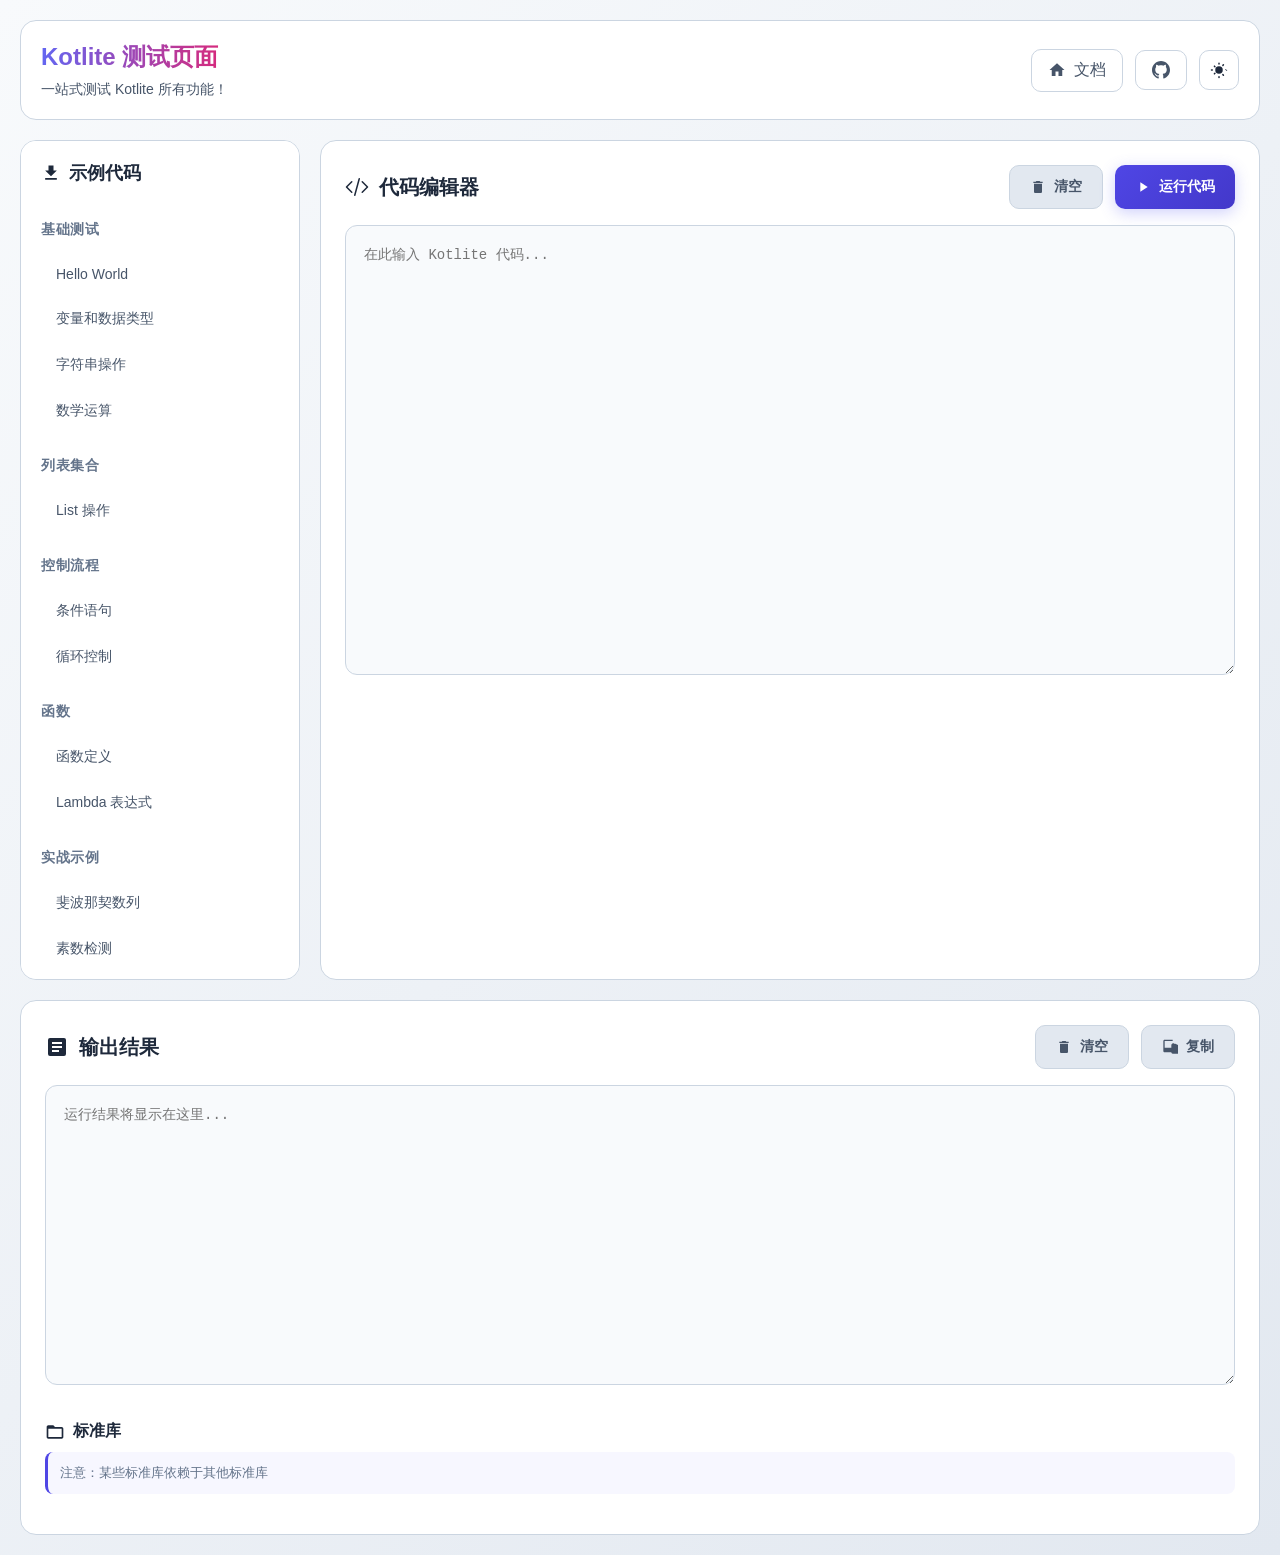
==== commit 56242e93: "修复图标、运行问题、合并页面和优化移动端显示" ====
--- a/demo/index.html
+++ b/demo/index.html
@@ -3,7 +3,7 @@
 <head>
     <meta charset="UTF-8">
     <meta name="viewport" content="width=device-width, initial-scale=1.0">
-    <title>Kotlite 解释器演示</title>
+    <title>Kotlite 测试页面</title>
     <style>
         :root {
             --primary-color: #6366f1;
@@ -17,6 +17,8 @@
             --text-secondary: #cbd5e1;
             --text-muted: #94a3b8;
             --border-color: #475569;
+            --success-color: #10b981;
+            --error-color: #ef4444;
         }
 
         .light-mode {
@@ -154,6 +156,8 @@
             height: fit-content;
             position: sticky;
             top: 20px;
+            overflow-y: auto;
+            max-height: calc(100vh - 60px);
         }
 
         .sidebar h2 {
@@ -164,6 +168,15 @@
             display: flex;
             align-items: center;
             gap: 8px;
+        }
+
+        .sidebar h3 {
+            font-size: 14px;
+            font-weight: 600;
+            color: var(--text-muted);
+            margin: 20px 0 10px 0;
+            text-transform: uppercase;
+            letter-spacing: 0.05em;
         }
 
         .example-list {
@@ -210,6 +223,7 @@
                 transition: transform 0.3s ease;
                 overflow-y: auto;
                 border-radius: 0;
+                max-height: 100vh;
             }
 
             .sidebar.open {
@@ -324,7 +338,7 @@
 
         textarea {
             width: 100%;
-            min-height: 300px;
+            min-height: 450px;
             padding: 18px;
             border-radius: 12px;
             border: 1px solid var(--border-color);
@@ -344,11 +358,17 @@
         }
 
         #txtOutput {
-            min-height: 250px;
+            min-height: 300px;
+        }
+
+        .output-section {
+            display: flex;
+            flex-direction: column;
+            gap: 24px;
         }
 
         .library-section {
-            margin-top: 20px;
+            margin-top: 8px;
         }
 
         .library-section h3 {
@@ -437,7 +457,7 @@
             }
 
             textarea {
-                min-height: 250px;
+                min-height: 350px;
             }
 
             .header-right {
@@ -456,22 +476,16 @@
                     </svg>
                 </button>
                 <div class="header-left">
-                    <h1>Kotlite 解释器演示</h1>
-                    <p>轻量级 Kotlin 解释器 - 代码在客户端执行</p>
+                    <h1>Kotlite 测试页面</h1>
+                    <p>一站式测试 Kotlite 所有功能！</p>
                 </div>
             </div>
             <div class="header-right">
-                <a href="test.html" style="background: linear-gradient(135deg, var(--primary-color), var(--accent-color)); color: white;">
-                    <svg width="18" height="18" viewBox="0 0 24 24" fill="currentColor">
-                        <path d="M19.5 2.5A2.5 2.5 0 0122 5V19a2.5 2.5 0 01-2.5 2.5h-11A2.5 2.5 0 016 19v-2h2v2h11V5H8v2H6V5a2.5 2.5 0 012.5-2.5h11zM9 11h8v2H9v-2zM4.5 13.5H2V9.5h2.5v4zM5 8H3v-2h2v2zM5 18H3v-2h2v2z"/>
-                    </svg>
-                    测试页面
-                </a>
                 <a href="../index.html">
                     <svg width="18" height="18" viewBox="0 0 24 24" fill="currentColor">
                         <path d="M10 20v-6h4v6h5v-8h3L12 3 2 12h3v8z"/>
                     </svg>
-                    返回文档
+                    文档
                 </a>
                 <a href="https://github.com/sunny-chung/kotlite/" title="GitHub">
                     <svg width="18" height="18" viewBox="0 0 24 24" fill="currentColor">
@@ -506,8 +520,8 @@
             <div class="card code-section">
                 <div class="section-header">
                     <h2>
-                        <svg width="20" height="20" viewBox="0 0 24 24" fill="currentColor">
-                            <path d="M14 2H6a2 2 0 0 0-2 2v16a2 2 0 0 0 2 2h12a2 2 0 0 0 2-2V8l-6-6zm4 18H6V4h7v5h5v11z"/>
+                        <svg width="24" height="24" viewBox="0 0 24 24" fill="currentColor">
+                            <path d="M14.447 3.027a.75.75 0 01.527.92l-4.5 16.5a.75.75 0 01-1.448-.394l4.5-16.5a.75.75 0 01.921-.526zM16.72 6.22a.75.75 0 011.06 0l5.25 5.25a.75.75 0 010 1.06l-5.25 5.25a.75.75 0 11-1.06-1.06L21.44 12l-4.72-4.72a.75.75 0 010-1.06zm-9.44 0a.75.75 0 010 1.06L2.56 12l4.72 4.72a.75.75 0 11-1.06 1.06L.97 12.53a.75.75 0 010-1.06l5.25-5.25a.75.75 0 011.06 0z"/>
                         </svg>
                         代码编辑器
                     </h2>
@@ -534,7 +548,7 @@
             <div>
                 <div class="section-header">
                     <h2>
-                        <svg width="20" height="20" viewBox="0 0 24 24" fill="currentColor">
+                        <svg width="24" height="24" viewBox="0 0 24 24" fill="currentColor">
                             <path d="M19 3H5a2 2 0 0 0-2 2v14a2 2 0 0 0 2 2h14a2 2 0 0 0 2-2V5a2 2 0 0 0-2-2zm-5 14H7v-2h7v2zm3-4H7v-2h10v2zm0-4H7V7h10v2z"/>
                         </svg>
                         输出结果
@@ -546,6 +560,13 @@
                             </svg>
                             清空
                         </button>
+                        <button class="btn btn-secondary" id="copyOutputBtn">
+                            <svg width="16" height="16" viewBox="0 0 24 24" fill="currentColor">
+                                <path d="M16 1H4c-1.1 0-1.99.9-1.99 2L2 18c0 1.1.9 2 2 2h12c1.1 0 2-.9 2-2V8c0-1.1-.9-2-2-2zm0 12H4V3h12v10z"/>
+                                <path d="M20 7h-4c-1.1 0-2 .9-2 2v11c0 1.1.9 2 2 2h8c1.1 0 2-.9 2-2V11c0-1.1-.9-2-2-2z"/>
+                            </svg>
+                            复制
+                        </button>
                     </div>
                 </div>
                 <textarea id="txtOutput" readonly placeholder="运行结果将显示在这里..."></textarea>
@@ -554,8 +575,7 @@
             <div class="library-section">
                 <h3>
                     <svg width="20" height="20" viewBox="0 0 24 24" fill="currentColor">
-                        <path d="M4 19.5A2.5 2.5 0 0 1 6.5 17H20"/>
-                        <path d="M6.5 2H20v20H6.5A2.5 2.5 0 0 1 4 19.5v-15A2.5 2.5 0 0 1 6.5 2z"/>
+                        <path d="M20 6h-8l-2-2H4c-1.1 0-1.99.9-1.99 2L2 18c0 1.1.9 2 2 2h16c1.1 0 2-.9 2-2V8c0-1.1-.9-2-2-2zm0 12H4V8h16v10z"/>
                     </svg>
                     标准库
                 </h3>
@@ -634,55 +654,42 @@
             sidebarOverlay.classList.remove('show');
         });
 
-        // 示例代码
-        const examples = {
-            hello: {
-                name: 'Hello World',
-                code: 'println("Hello, World!")'
-            },
-            variables: {
-                name: '变量和数据类型',
-                code: '// 变量声明\nval immutable = "我是不可变的"\nvar mutable = "我是可变的"\nmutable = "我改变了!"\n\n// 数据类型\nval intNum: Int = 42\nval longNum: Long = 10000000000L\nval doubleNum: Double = 3.14159\nval booleanVal: Boolean = true\nval charVal: Char = \'A\'\n\nprintln("整数: " + intNum)\nprintln("长整数: " + longNum)\nprintln("浮点数: " + doubleNum)\nprintln("布尔值: " + booleanVal)\nprintln("字符: " + charVal)\nprintln("不可变变量: " + immutable)\nprintln("可变变量: " + mutable)'
-            },
-            strings: {
-                name: '字符串操作',
-                code: 'val str = "Hello, Kotlin!"\n\n// 基本操作\nprintln("字符串: " + str)\nprintln("长度: " + str.length)\n\n// 检查包含\nprintln("包含 \\"Kotlin\\": " + str.contains("Kotlin"))\n\n// 分割\nval parts = str.split(",")\nprintln("分割后: " + parts)'
-            },
-            list: {
-                name: 'List 操作',
-                code: '// 创建列表\nval list = listOf("苹果", "香蕉", "橙子")\nprintln("原列表: " + list)\n\n// 访问元素\nprintln("第一个元素: " + list[0])\n\n// 遍历\nprintln("\\n遍历列表:")\nfor (item in list) {\n    println("- " + item)\n}\n\n// 可变列表\nval mutableList = mutableListOf(1, 2, 3)\nprintln("\\n可变列表初始: " + mutableList)\nmutableList.add(4)\nmutableList.add(0, 0)\nprintln("添加后: " + mutableList)'
-            },
-            condition: {
-                name: '条件语句',
-                code: 'val score = 85\n\n// if 表达式\nval result = if (score >= 90) {\n    "优秀"\n} else if (score >= 80) {\n    "良好"\n} else if (score >= 60) {\n    "及格"\n} else {\n    "不及格"\n}\nprintln("成绩 " + score + ": " + result)'
-            },
-            loop: {
-                name: '循环控制',
-                code: '// for 循环范围\nprintln("1到5:")\nfor (i in 1..5) {\n    println(i)\n}\n\nprintln("\\n直到10:")\nfor (i in 1 until 10) {\n    println(i)\n}'
-            },
-            functions: {
-                name: '函数定义',
-                code: '// 简单函数\nfun greet(name: String): String {\n    return "你好, " + name + "!"\n}\nprintln(greet("张三"))\n\n// 单表达式函数\nfun add(a: Int, b: Int): Int = a + b\nprintln("10 + 20 = " + add(10, 20))'
-            },
-            fibonacci: {
-                name: '斐波那契数列',
-                code: 'fun fibonacci(n: Int) {\n    var a = 0\n    var b = 1\n    \n    for (i in 1..n) {\n        println(a)\n        val next = a + b\n        a = b\n        b = next\n    }\n}\n\nprintln("斐波那契前10项:")\nfibonacci(10)'
-            },
-            prime: {
-                name: '素数检测',
-                code: 'fun isPrime(n: Int): Boolean {\n    if (n <= 1) return false\n    if (n <= 3) return true\n    if (n % 2 == 0 || n % 3 == 0) return false\n    \n    var i = 5\n    while (i * i <= n) {\n        if (n % i == 0 || n % (i + 2) == 0) return false\n        i += 6\n    }\n    return true\n}\n\n// 查找 1-50 之间的素数\nprintln("1-50之间的素数:")\nfor (i in 1..50) {\n    if (isPrime(i)) {\n        println(i)\n    }\n}'
-            }
-        };
+        // 示例代码 - 合并了演示和测试页面的所有示例
+        const examples = [
+            { category: '基础测试', name: 'Hello World', id: 'hello', code: 'println("Hello, World!")' },
+            { category: '基础测试', name: '变量和数据类型', id: 'variables', code: '// 变量声明\nval immutable = "我是不可变的"\nvar mutable = "我是可变的"\nmutable = "我改变了!"\n\n// 数据类型\nval intNum: Int = 42\nval longNum: Long = 10000000000L\nval doubleNum: Double = 3.14159\nval booleanVal: Boolean = true\nval charVal: Char = \'A\'\n\nprintln("整数: " + intNum)\nprintln("长整数: " + longNum)\nprintln("浮点数: " + doubleNum)\nprintln("布尔值: " + booleanVal)\nprintln("字符: " + charVal)\nprintln("不可变变量: " + immutable)\nprintln("可变变量: " + mutable)' },
+            { category: '基础测试', name: '字符串操作', id: 'strings', code: 'val str = "Hello, Kotlin!"\n\n// 基本操作\nprintln("字符串: " + str)\nprintln("长度: " + str.length)\n\n// 检查包含\nprintln("包含 \\"Kotlin\\": " + str.contains("Kotlin"))\n\n// 分割\nval parts = str.split(",")\nprintln("分割后: " + parts)' },
+            { category: '基础测试', name: '数学运算', id: 'math', code: '// 基本运算\nval a = 10\nval b = 3\nprintln(a + " + " + b + " = " + (a + b))\nprintln(a + " - " + b + " = " + (a - b))\nprintln(a + " * " + b + " = " + (a * b))\nprintln(a + " / " + b + " = " + (a / b))\nprintln(a + " % " + b + " = " + (a % b))\n\n// 比较运算\nprintln(a + " > " + b + ": " + (a > b))\nprintln(a + " == " + b + ": " + (a == b))' },
+            { category: '列表集合', name: 'List 操作', id: 'list', code: '// 创建列表\nval list = listOf("苹果", "香蕉", "橙子")\nprintln("原列表: " + list)\n\n// 访问元素\nprintln("第一个元素: " + list[0])\n\n// 遍历\nprintln("\\n遍历列表:")\nfor (item in list) {\n    println("- " + item)\n}\n\n// 可变列表\nval mutableList = mutableListOf(1, 2, 3)\nprintln("\\n可变列表初始: " + mutableList)\nmutableList.add(4)\nmutableList.add(0, 0)\nprintln("添加后: " + mutableList)' },
+            { category: '控制流程', name: '条件语句', id: 'condition', code: 'val score = 85\n\n// if 表达式\nval result = if (score >= 90) {\n    "优秀"\n} else if (score >= 80) {\n    "良好"\n} else if (score >= 60) {\n    "及格"\n} else {\n    "不及格"\n}\nprintln("成绩 " + score + ": " + result)' },
+            { category: '控制流程', name: '循环控制', id: 'loop', code: '// for 循环范围\nprintln("1到5:")\nfor (i in 1..5) {\n    println(i)\n}\n\nprintln("\\n直到10:")\nfor (i in 1 until 10) {\n    println(i)\n}' },
+            { category: '函数', name: '函数定义', id: 'functions', code: '// 简单函数\nfun greet(name: String): String {\n    return "你好, " + name + "!"\n}\nprintln(greet("张三"))\n\n// 单表达式函数\nfun add(a: Int, b: Int): Int = a + b\nprintln("10 + 20 = " + add(10, 20))' },
+            { category: '函数', name: 'Lambda 表达式', id: 'lambda', code: '// 简单的 Lambda\nval double = { x: Int -> x * 2 }\nprintln("double(5): " + double(5))' },
+            { category: '实战示例', name: '斐波那契数列', id: 'fibonacci', code: 'fun fibonacci(n: Int) {\n    var a = 0\n    var b = 1\n    \n    for (i in 1..n) {\n        println(a)\n        val next = a + b\n        a = b\n        b = next\n    }\n}\n\nprintln("斐波那契前10项:")\nfibonacci(10)' },
+            { category: '实战示例', name: '素数检测', id: 'prime', code: 'fun isPrime(n: Int): Boolean {\n    if (n <= 1) return false\n    if (n <= 3) return true\n    if (n % 2 == 0 || n % 3 == 0) return false\n    \n    var i = 5\n    while (i * i <= n) {\n        if (n % i == 0 || n % (i + 2) == 0) return false\n        i += 6\n    }\n    return true\n}\n\n// 查找 1-50 之间的素数\nprintln("1-50之间的素数:")\nfor (i in 1..50) {\n    if (isPrime(i)) {\n        println(i)\n    }\n}' },
+            { category: '实战示例', name: '排序算法', id: 'sort', code: 'fun bubbleSort(arr: MutableList<Int>) {\n    val n = arr.size\n    for (i in 0 until n - 1) {\n        for (j in 0 until n - i - 1) {\n            if (arr[j] > arr[j + 1]) {\n                // 交换\n                val temp = arr[j]\n                arr[j] = arr[j + 1]\n                arr[j + 1] = temp\n            }\n        }\n    }\n}\n\nval arr = mutableListOf(64, 34, 25, 12, 22, 11, 90)\nprintln("排序前: " + arr)\nbubbleSort(arr)\nprintln("排序后: " + arr)' },
+            { category: '实战示例', name: '文本频率统计', id: 'wordcount', code: 'fun wordCount(text: String): Map<String, Int> {\n    val words = text.toLowerCase().split(" ", ",", ".", "!", "?")\n        .filter { it.isNotEmpty() }\n    \n    val countMap = mutableMapOf<String, Int>()\n    for (word in words) {\n        countMap[word] = (countMap[word] ?: 0) + 1\n    }\n    \n    return countMap.toSortedMap()\n}\n\nval text = "Kotlin is a great language. Kotlin is fun!"\nval counts = wordCount(text)\nprintln("词频统计:")\nfor ((word, count) in counts) {\n    println("- " + word + ": " + count)\n}' },
+            { category: '实战示例', name: '简单计算器', id: 'calculator', code: 'fun calculate(a: Double, b: Double, op: Char): Double {\n    return when (op) {\n        \'+\' -> a + b\n        \'-\' -> a - b\n        \'*\' -> a * b\n        \'/\' -> if (b != 0.0) a / b else Double.NaN\n        \'%\' -> a % b\n        else -> throw IllegalArgumentException("未知操作符: " + op)\n    }\n}\n\nprintln("100 + 50 = " + calculate(100.0, 50.0, \'+\'))\nprintln("100 - 50 = " + calculate(100.0, 50.0, \'-\'))\nprintln("100 * 50 = " + calculate(100.0, 50.0, \'*\'))' }
+        ];
 
         // 填充示例列表
         const exampleList = document.getElementById('exampleList');
         let currentActiveExample = null;
-        Object.keys(examples).forEach(key => {
+        let currentCategory = '';
+        
+        examples.forEach(example => {
+            if (example.category !== currentCategory) {
+                const h3 = document.createElement('h3');
+                h3.textContent = example.category;
+                exampleList.appendChild(h3);
+                currentCategory = example.category;
+            }
+            
             const li = document.createElement('li');
             const btn = document.createElement('button');
             btn.className = 'example-btn';
-            btn.textContent = examples[key].name;
-            btn.dataset.exampleKey = key;
+            btn.textContent = example.name;
+            btn.dataset.exampleId = example.id;
             
             btn.addEventListener('click', function() {
                 if (currentActiveExample) {
@@ -691,7 +698,7 @@
                 btn.classList.add('active');
                 currentActiveExample = btn;
                 
-                document.getElementById('txtCode').value = examples[key].code;
+                document.getElementById('txtCode').value = example.code;
                 document.getElementById('txtOutput').value = '';
                 
                 // 移动端关闭侧边栏
@@ -711,6 +718,12 @@
         document.getElementById('clearOutputBtn').addEventListener('click', function() {
             document.getElementById('txtOutput').value = '';
         });
+
+        document.getElementById('copyOutputBtn').addEventListener('click', function() {
+            const output = document.getElementById('txtOutput');
+            output.select();
+            document.execCommand('copy');
+        });
     </script>
     <script src="kotlite-demo.js"></script>
 </body>
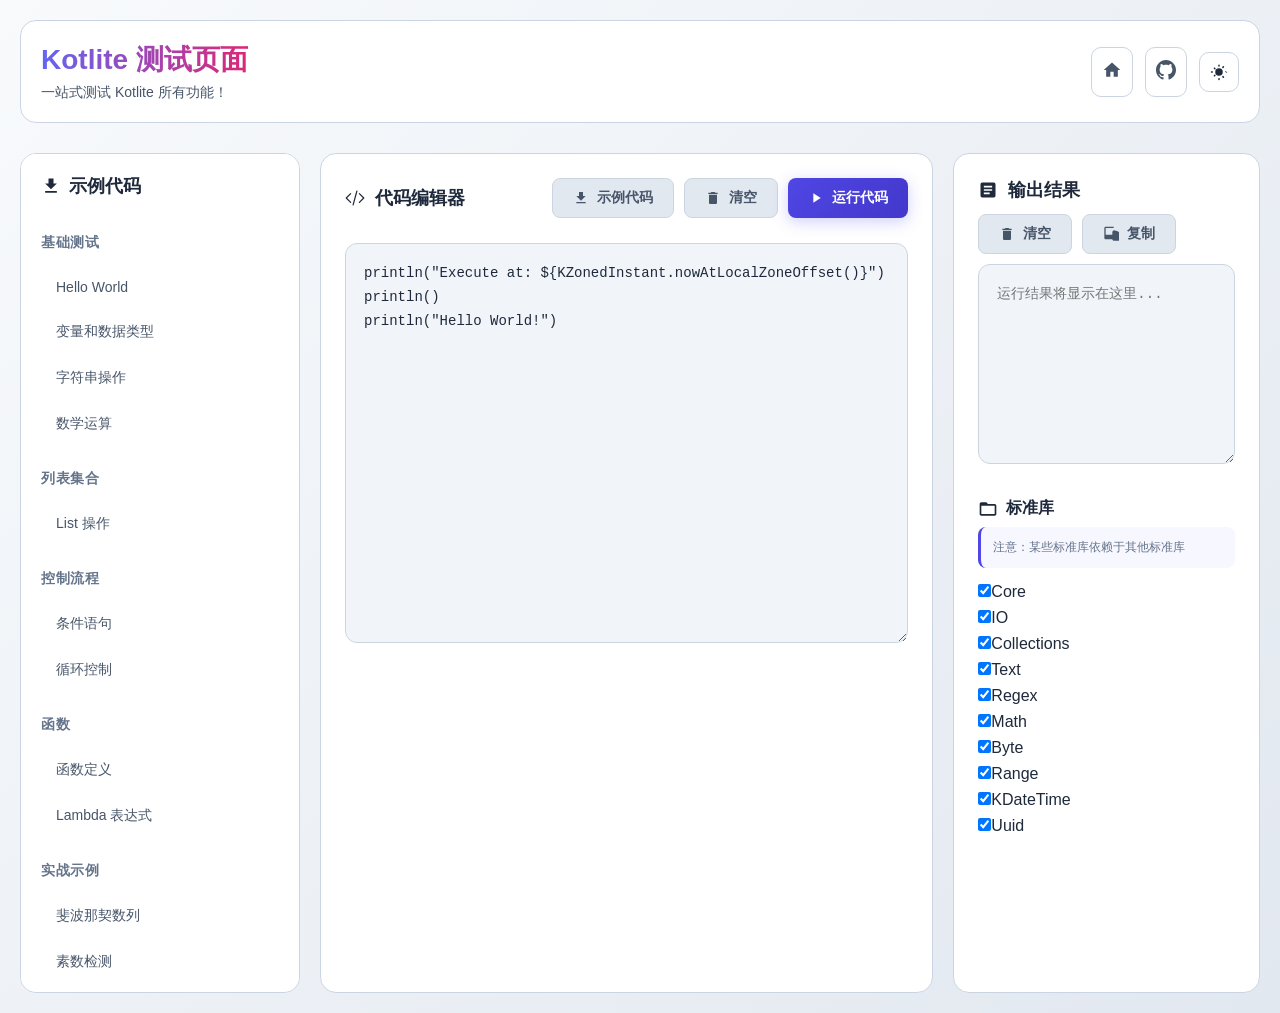
==== commit 87b62b40: "修复运行输出问题，恢复原始 DOM 结构并添加新功能" ====
--- a/demo/index.html
+++ b/demo/index.html
@@ -13,6 +13,7 @@
             --bg-dark: #0f172a;
             --bg-light: #1e293b;
             --bg-card: #334155;
+            --bg-input: #1e293b;
             --text-primary: #f8fafc;
             --text-secondary: #cbd5e1;
             --text-muted: #94a3b8;
@@ -29,6 +30,7 @@
             --bg-dark: #f8fafc;
             --bg-light: #e2e8f0;
             --bg-card: #ffffff;
+            --bg-input: #f1f5f9;
             --text-primary: #1e293b;
             --text-secondary: #475569;
             --text-muted: #64748b;
@@ -42,7 +44,7 @@
         }
 
         body {
-            font-family: -apple-system, BlinkMacSystemFont, "Segoe UI", "Noto Sans", Helvetica, Arial, sans-serif;
+            font-family: -apple-system, BlinkMacSystemFont, 'Segoe UI', 'Noto Sans', Helvetica, Arial, sans-serif;
             background: linear-gradient(135deg, var(--bg-dark) 0%, var(--bg-light) 100%);
             color: var(--text-primary);
             min-height: 100vh;
@@ -59,7 +61,7 @@
             display: flex;
             justify-content: space-between;
             align-items: center;
-            margin-bottom: 20px;
+            margin-bottom: 30px;
             padding: 20px;
             background: var(--bg-card);
             border-radius: 16px;
@@ -67,14 +69,20 @@
             backdrop-filter: blur(10px);
         }
 
+        .header-left-wrapper {
+            display: flex;
+            align-items: center;
+            gap: 12px;
+        }
+
         .header-left h1 {
-            font-size: 24px;
+            font-size: 28px;
             font-weight: 800;
             background: linear-gradient(90deg, var(--primary-light), var(--accent-color));
             -webkit-background-clip: text;
             -webkit-text-fill-color: transparent;
             background-clip: text;
-            margin-bottom: 8px;
+            margin-bottom: 5px;
         }
 
         .header-left p {
@@ -90,12 +98,10 @@
 
         .header-right a {
             color: var(--text-secondary);
+            font-size: 24px;
             transition: all 0.3s ease;
             text-decoration: none;
-            display: flex;
-            align-items: center;
-            gap: 8px;
-            padding: 10px 16px;
+            padding: 10px;
             background: var(--bg-card);
             border-radius: 10px;
             border: 1px solid var(--border-color);
@@ -126,7 +132,7 @@
 
         .main-grid {
             display: grid;
-            grid-template-columns: 280px 1fr;
+            grid-template-columns: 280px 2fr 1fr;
             gap: 20px;
         }
 
@@ -134,16 +140,13 @@
             .main-grid {
                 grid-template-columns: 1fr;
             }
-
+        }
+
+        @media (max-width: 1024px) {
             header {
                 flex-direction: column;
                 gap: 16px;
                 text-align: center;
-            }
-
-            .header-right {
-                flex-wrap: wrap;
-                justify-content: center;
             }
         }
 
@@ -158,57 +161,6 @@
             top: 20px;
             overflow-y: auto;
             max-height: calc(100vh - 60px);
-        }
-
-        .sidebar h2 {
-            font-size: 18px;
-            font-weight: 700;
-            margin-bottom: 16px;
-            color: var(--text-primary);
-            display: flex;
-            align-items: center;
-            gap: 8px;
-        }
-
-        .sidebar h3 {
-            font-size: 14px;
-            font-weight: 600;
-            color: var(--text-muted);
-            margin: 20px 0 10px 0;
-            text-transform: uppercase;
-            letter-spacing: 0.05em;
-        }
-
-        .example-list {
-            list-style: none;
-            display: flex;
-            flex-direction: column;
-            gap: 6px;
-        }
-
-        .example-btn {
-            width: 100%;
-            text-align: left;
-            padding: 10px 14px;
-            background: transparent;
-            border: 1px solid transparent;
-            color: var(--text-secondary);
-            font-size: 14px;
-            cursor: pointer;
-            border-radius: 10px;
-            transition: all 0.2s ease;
-        }
-
-        .example-btn:hover {
-            background: var(--bg-light);
-            color: var(--text-primary);
-            border-color: var(--border-color);
-        }
-
-        .example-btn.active {
-            background: linear-gradient(135deg, rgba(99, 102, 241, 0.15), rgba(236, 72, 153, 0.15));
-            color: var(--primary-light);
-            border-color: var(--primary-color);
         }
 
         @media (max-width: 1024px) {
@@ -259,13 +211,63 @@
             cursor: pointer;
             color: var(--text-primary);
             padding: 10px 16px;
-            margin-right: 12px;
             transition: all 0.3s ease;
             align-items: center;
         }
 
         .mobile-menu-btn:hover {
             background: var(--primary-color);
+            border-color: var(--primary-color);
+        }
+
+        .sidebar h2 {
+            font-size: 18px;
+            font-weight: 700;
+            margin-bottom: 16px;
+            color: var(--text-primary);
+            display: flex;
+            align-items: center;
+            gap: 8px;
+        }
+
+        .sidebar h3 {
+            font-size: 14px;
+            font-weight: 600;
+            color: var(--text-muted);
+            margin: 20px 0 10px 0;
+            text-transform: uppercase;
+            letter-spacing: 0.05em;
+        }
+
+        .example-list {
+            list-style: none;
+            display: flex;
+            flex-direction: column;
+            gap: 6px;
+        }
+
+        .example-btn {
+            width: 100%;
+            text-align: left;
+            padding: 10px 14px;
+            background: transparent;
+            border: 1px solid transparent;
+            color: var(--text-secondary);
+            font-size: 14px;
+            cursor: pointer;
+            border-radius: 10px;
+            transition: all 0.2s ease;
+        }
+
+        .example-btn:hover {
+            background: var(--bg-light);
+            color: var(--text-primary);
+            border-color: var(--border-color);
+        }
+
+        .example-btn.active {
+            background: linear-gradient(135deg, rgba(99, 102, 241, 0.15), rgba(236, 72, 153, 0.15));
+            color: var(--primary-light);
             border-color: var(--primary-color);
         }
 
@@ -277,17 +279,23 @@
             backdrop-filter: blur(10px);
         }
 
+        .code-section {
+            display: flex;
+            flex-direction: column;
+            gap: 15px;
+        }
+
         .section-header {
             display: flex;
             justify-content: space-between;
             align-items: center;
             gap: 12px;
             flex-wrap: wrap;
-            margin-bottom: 16px;
+            margin-bottom: 10px;
         }
 
         .section-header h2 {
-            font-size: 20px;
+            font-size: 18px;
             font-weight: 700;
             color: var(--text-primary);
             display: flex;
@@ -297,13 +305,13 @@
 
         .button-group {
             display: flex;
-            gap: 12px;
+            gap: 10px;
             flex-wrap: wrap;
         }
 
         .btn {
-            padding: 12px 20px;
-            border-radius: 10px;
+            padding: 10px 20px;
+            border-radius: 8px;
             border: none;
             font-size: 14px;
             font-weight: 600;
@@ -336,15 +344,51 @@
             color: var(--text-primary);
         }
 
+        .dropdown {
+            position: relative;
+        }
+
+        .dropdown-menu {
+            display: none;
+            position: absolute;
+            top: 100%;
+            right: 0;
+            margin-top: 8px;
+            background: var(--bg-card);
+            border: 1px solid var(--border-color);
+            border-radius: 8px;
+            min-width: 200px;
+            box-shadow: 0 10px 25px -5px rgba(0, 0, 0, 0.4);
+            z-index: 100;
+            overflow: hidden;
+        }
+
+        .dropdown-menu.show {
+            display: block;
+        }
+
+        .dropdown-item {
+            padding: 12px 16px;
+            cursor: pointer;
+            transition: all 0.2s ease;
+            color: var(--text-secondary);
+            font-size: 14px;
+        }
+
+        .dropdown-item:hover {
+            background: var(--bg-light);
+            color: var(--text-primary);
+        }
+
         textarea {
             width: 100%;
-            min-height: 450px;
+            min-height: 400px;
             padding: 18px;
             border-radius: 12px;
             border: 1px solid var(--border-color);
-            background: var(--bg-dark);
-            color: var(--text-primary);
-            font-family: ui-monospace, SFMono-Regular, Menlo, Monaco, Consolas, "Liberation Mono", "Courier New", monospace;
+            background: var(--bg-input);
+            color: var(--text-primary);
+            font-family: 'SFMono-Regular', Consolas, 'Liberation Mono', Menlo, monospace;
             font-size: 14px;
             line-height: 1.7;
             resize: vertical;
@@ -354,37 +398,42 @@
         textarea:focus {
             outline: none;
             border-color: var(--primary-color);
-            box-shadow: 0 0 0 4px rgba(99, 102, 241, 0.15);
+            box-shadow: 0 0 0 4px rgba(99, 102, 241, 0.2);
         }
 
         #txtOutput {
-            min-height: 300px;
+            min-height: 200px;
+            background: #1a1a2e;
+        }
+
+        .light-mode #txtOutput {
+            background: #f1f5f9;
         }
 
         .output-section {
             display: flex;
             flex-direction: column;
-            gap: 24px;
+            gap: 20px;
         }
 
         .library-section {
-            margin-top: 8px;
+            margin-top: 10px;
         }
 
         .library-section h3 {
             font-size: 16px;
-            font-weight: 700;
-            color: var(--text-primary);
-            margin-bottom: 10px;
+            font-weight: 600;
+            color: var(--text-primary);
+            margin-bottom: 8px;
             display: flex;
             align-items: center;
             gap: 8px;
         }
 
         .library-section .note {
-            font-size: 13px;
+            font-size: 12px;
             color: var(--text-muted);
-            margin-bottom: 16px;
+            margin-bottom: 15px;
             padding: 12px;
             background: rgba(99, 102, 241, 0.05);
             border-radius: 8px;
@@ -457,19 +506,42 @@
             }
 
             textarea {
-                min-height: 350px;
+                min-height: 300px;
             }
 
             .header-right {
                 width: 100%;
-            }
+                justify-content: center;
+            }
+        }
+
+        .status-message {
+            padding: 10px 15px;
+            border-radius: 8px;
+            margin-bottom: 15px;
+            font-size: 14px;
+            display: none;
+        }
+
+        .status-message.success {
+            display: block;
+            background: rgba(16, 185, 129, 0.1);
+            border: 1px solid var(--success-color);
+            color: var(--success-color);
+        }
+
+        .status-message.error {
+            display: block;
+            background: rgba(239, 68, 68, 0.1);
+            border: 1px solid var(--error-color);
+            color: var(--error-color);
         }
     </style>
 </head>
 <body>
     <div class="container">
         <header>
-            <div style="display: flex; align-items: center; gap: 12px;">
+            <div class="header-left-wrapper">
                 <button class="mobile-menu-btn" id="mobileMenuBtn">
                     <svg width="20" height="20" viewBox="0 0 24 24" fill="currentColor">
                         <path d="M3 18h18v-2H3v2zm0-5h18v-2H3v2zm0-7v2h18V6H3z"/>
@@ -481,15 +553,14 @@
                 </div>
             </div>
             <div class="header-right">
-                <a href="../index.html">
-                    <svg width="18" height="18" viewBox="0 0 24 24" fill="currentColor">
+                <a href="../index.html" title="文档">
+                    <svg width="20" height="20" viewBox="0 0 24 24" fill="currentColor">
                         <path d="M10 20v-6h4v6h5v-8h3L12 3 2 12h3v8z"/>
                     </svg>
-                    文档
                 </a>
                 <a href="https://github.com/sunny-chung/kotlite/" title="GitHub">
-                    <svg width="18" height="18" viewBox="0 0 24 24" fill="currentColor">
-                        <path d="M12 0c-6.626 0-12 5.373-12 12 0 5.302 3.438 9.8 8.207 11.387.599.111.793-.261.793-.577v-2.234c-3.338.726-4.033-1.416-4.033-1.416-.546-1.387-1.333-1.756-1.333-1.756-1.089-.745.083-.729.083-.729 1.205.084 1.839 1.237 1.839 1.237 1.07 1.834 2.807 1.304 3.492.997.107-.775.418-1.305.762-1.604-2.665-.305-5.467-1.334-5.467-5.931 0-1.311.469-2.381 1.236-3.221-.124-.303-.535-1.524.117-3.176 0 0 1.008-.322 3.301 1.23.957-.266 1.983-.399 3.003-.404 1.02.005 2.047.138 3.006.404 2.291-1.552 3.297-1.23 3.297-1.23.653 1.653.242 2.874.118 3.176.77.84 1.235 1.911 1.235 3.221 0 4.609-2.807 5.624-5.479 5.921.43.372.823 1.102.823 2.222v3.293c0 .316.192.694.801.576 4.765-1.589 8.199-6.086 8.199-11.386 0-6.627-5.373-12-12-12z"/>
+                    <svg width="20" height="20" viewBox="0 0 24 24" fill="currentColor">
+                        <path d="M12 0c-6.626 0-12 5.373-12 12 0 5.302 3.438 9.8 8.207 11.387.599.111.793-.261.793-.577v-2.234c-3.338.726-4.033-1.416-4.033-1.416-.546-1.387-1.333-1.756-1.333-1.756-1.089-.745.083-.729.083-.729 1.205.084 1.839 1.237 1.839 1.237 1.07 1.834 2.807 1.304 3.492.997.107-.775.418-1.305.762-1.604-2.665-.305-5.467-1.334-5.467-5.931 0-1.311.469-2.381 1.236-3.221-.124-.303-.535-1.524.117-3.176 0 0 1.008-.322 3.301 1.23.957-.266 1.983-.399 3.003-.404 1.02.005 2.047.138 3.006.404 2.291-1.552 3.297-1.23 3.297-1.23.653 1.653.242 2.874.118 3.176.77.84 1.235 1.911 1.235 3.221 0 4.609-2.807 5.624-5.479 5.921.43.372.823 1.102.823 2.222v3.293c0 .319.192.694.801.576 4.765-1.589 8.199-6.086 8.199-11.386 0-6.627-5.373-12-12-12z"/>
                     </svg>
                 </a>
                 <button id="theme-toggle" title="切换主题">
@@ -520,12 +591,22 @@
             <div class="card code-section">
                 <div class="section-header">
                     <h2>
-                        <svg width="24" height="24" viewBox="0 0 24 24" fill="currentColor">
+                        <svg width="20" height="20" viewBox="0 0 24 24" fill="currentColor">
                             <path d="M14.447 3.027a.75.75 0 01.527.92l-4.5 16.5a.75.75 0 01-1.448-.394l4.5-16.5a.75.75 0 01.921-.526zM16.72 6.22a.75.75 0 011.06 0l5.25 5.25a.75.75 0 010 1.06l-5.25 5.25a.75.75 0 11-1.06-1.06L21.44 12l-4.72-4.72a.75.75 0 010-1.06zm-9.44 0a.75.75 0 010 1.06L2.56 12l4.72 4.72a.75.75 0 11-1.06 1.06L.97 12.53a.75.75 0 010-1.06l5.25-5.25a.75.75 0 011.06 0z"/>
                         </svg>
                         代码编辑器
                     </h2>
                     <div class="button-group">
+                        <div class="dropdown">
+                            <button class="btn btn-secondary" id="btnExamples">
+                                <svg width="16" height="16" viewBox="0 0 24 24" fill="currentColor">
+                                    <path d="M19 9h-4V3H9v6H5l7 7 7-7zM5 18v2h14v-2H5z"/>
+                                </svg>
+                                示例代码
+                            </button>
+                            <div class="dropdown-menu" id="lstExample">
+                            </div>
+                        </div>
                         <button class="btn btn-secondary" id="clearBtn">
                             <svg width="16" height="16" viewBox="0 0 24 24" fill="currentColor">
                                 <path d="M6 19c0 1.1.9 2 2 2h8c1.1 0 2-.9 2-2V7H6v12zM19 4h-3.5l-1-1h-5l-1 1H5v2h14V4z"/>
@@ -540,47 +621,47 @@
                         </button>
                     </div>
                 </div>
+                <div id="statusMessage" class="status-message"></div>
                 <textarea id="txtCode" placeholder="在此输入 Kotlite 代码..."></textarea>
             </div>
-        </div>
-
-        <div class="card output-section" style="margin-top: 20px;">
-            <div>
-                <div class="section-header">
-                    <h2>
-                        <svg width="24" height="24" viewBox="0 0 24 24" fill="currentColor">
-                            <path d="M19 3H5a2 2 0 0 0-2 2v14a2 2 0 0 0 2 2h14a2 2 0 0 0 2-2V5a2 2 0 0 0-2-2zm-5 14H7v-2h7v2zm3-4H7v-2h10v2zm0-4H7V7h10v2z"/>
+
+            <div class="card output-section">
+                <div>
+                    <div class="section-header">
+                        <h2>
+                            <svg width="20" height="20" viewBox="0 0 24 24" fill="currentColor">
+                                <path d="M19 3H5a2 2 0 0 0-2 2v14a2 2 0 0 0 2 2h14a2 2 0 0 0 2-2V5a2 2 0 0 0-2-2zm-5 14H7v-2h7v2zm3-4H7v-2h10v2zm0-4H7V7h10v2z"/>
+                            </svg>
+                            输出结果
+                        </h2>
+                        <div class="button-group">
+                            <button class="btn btn-secondary" id="clearOutputBtn">
+                                <svg width="16" height="16" viewBox="0 0 24 24" fill="currentColor">
+                                    <path d="M6 19c0 1.1.9 2 2 2h8c1.1 0 2-.9 2-2V7H6v12zM19 4h-3.5l-1-1h-5l-1 1H5v2h14V4z"/>
+                                </svg>
+                                清空
+                            </button>
+                            <button class="btn btn-secondary" id="copyOutputBtn">
+                                <svg width="16" height="16" viewBox="0 0 24 24" fill="currentColor">
+                                    <path d="M16 1H4c-1.1 0-1.99.9-1.99 2L2 18c0 1.1.9 2 2 2h12c1.1 0 2-.9 2-2V8c0-1.1-.9-2-2-2zm0 12H4V3h12v10z"/>
+                                    <path d="M20 7h-4c-1.1 0-2 .9-2 2v11c0 1.1.9 2 2 2h8c1.1 0 2-.9 2-2V11c0-1.1-.9-2-2-2z"/>
+                                </svg>
+                                复制
+                            </button>
+                        </div>
+                    </div>
+                    <textarea id="txtOutput" readonly placeholder="运行结果将显示在这里..."></textarea>
+                </div>
+
+                <div class="library-section">
+                    <h3>
+                        <svg width="20" height="20" viewBox="0 0 24 24" fill="currentColor">
+                            <path d="M20 6h-8l-2-2H4c-1.1 0-1.99.9-1.99 2L2 18c0 1.1.9 2 2 2h16c1.1 0 2-.9 2-2V8c0-1.1-.9-2-2-2zm0 12H4V8h16v10z"/>
                         </svg>
-                        输出结果
-                    </h2>
-                    <div class="button-group">
-                        <button class="btn btn-secondary" id="clearOutputBtn">
-                            <svg width="16" height="16" viewBox="0 0 24 24" fill="currentColor">
-                                <path d="M6 19c0 1.1.9 2 2 2h8c1.1 0 2-.9 2-2V7H6v12zM19 4h-3.5l-1-1h-5l-1 1H5v2h14V4z"/>
-                            </svg>
-                            清空
-                        </button>
-                        <button class="btn btn-secondary" id="copyOutputBtn">
-                            <svg width="16" height="16" viewBox="0 0 24 24" fill="currentColor">
-                                <path d="M16 1H4c-1.1 0-1.99.9-1.99 2L2 18c0 1.1.9 2 2 2h12c1.1 0 2-.9 2-2V8c0-1.1-.9-2-2-2zm0 12H4V3h12v10z"/>
-                                <path d="M20 7h-4c-1.1 0-2 .9-2 2v11c0 1.1.9 2 2 2h8c1.1 0 2-.9 2-2V11c0-1.1-.9-2-2-2z"/>
-                            </svg>
-                            复制
-                        </button>
-                    </div>
-                </div>
-                <textarea id="txtOutput" readonly placeholder="运行结果将显示在这里..."></textarea>
-            </div>
-
-            <div class="library-section">
-                <h3>
-                    <svg width="20" height="20" viewBox="0 0 24 24" fill="currentColor">
-                        <path d="M20 6h-8l-2-2H4c-1.1 0-1.99.9-1.99 2L2 18c0 1.1.9 2 2 2h16c1.1 0 2-.9 2-2V8c0-1.1-.9-2-2-2zm0 12H4V8h16v10z"/>
-                    </svg>
-                    标准库
-                </h3>
-                <p class="note">注意：某些标准库依赖于其他标准库</p>
-                <div class="library-list" id="cotStdlibs">
+                        标准库
+                    </h3>
+                    <p class="note">注意：某些标准库依赖于其他标准库</p>
+                    <div class="library-list" id="cotStdlibs"></div>
                 </div>
             </div>
         </div>
@@ -652,6 +733,19 @@
         sidebarOverlay.addEventListener('click', function() {
             sidebar.classList.remove('open');
             sidebarOverlay.classList.remove('show');
+        });
+
+        // 下拉菜单功能
+        const btnExamples = document.getElementById('btnExamples');
+        const lstExample = document.getElementById('lstExample');
+
+        btnExamples.addEventListener('click', function(e) {
+            e.stopPropagation();
+            lstExample.classList.toggle('show');
+        });
+
+        document.addEventListener('click', function() {
+            lstExample.classList.remove('show');
         });
 
         // 示例代码 - 合并了演示和测试页面的所有示例
@@ -672,7 +766,7 @@
             { category: '实战示例', name: '简单计算器', id: 'calculator', code: 'fun calculate(a: Double, b: Double, op: Char): Double {\n    return when (op) {\n        \'+\' -> a + b\n        \'-\' -> a - b\n        \'*\' -> a * b\n        \'/\' -> if (b != 0.0) a / b else Double.NaN\n        \'%\' -> a % b\n        else -> throw IllegalArgumentException("未知操作符: " + op)\n    }\n}\n\nprintln("100 + 50 = " + calculate(100.0, 50.0, \'+\'))\nprintln("100 - 50 = " + calculate(100.0, 50.0, \'-\'))\nprintln("100 * 50 = " + calculate(100.0, 50.0, \'*\'))' }
         ];
 
-        // 填充示例列表
+        // 填充示例列表 - 侧边栏
         const exampleList = document.getElementById('exampleList');
         let currentActiveExample = null;
         let currentCategory = '';
@@ -724,7 +818,17 @@
             output.select();
             document.execCommand('copy');
         });
+
+        // 显示状态消息
+        function showStatus(message, isError = false) {
+            const statusEl = document.getElementById('statusMessage');
+            statusEl.textContent = message;
+            statusEl.className = 'status-message ' + (isError ? 'error' : 'success');
+            setTimeout(() => {
+                statusEl.className = 'status-message';
+            }, 3000);
+        }
     </script>
     <script src="kotlite-demo.js"></script>
 </body>
-</html>
+</html>
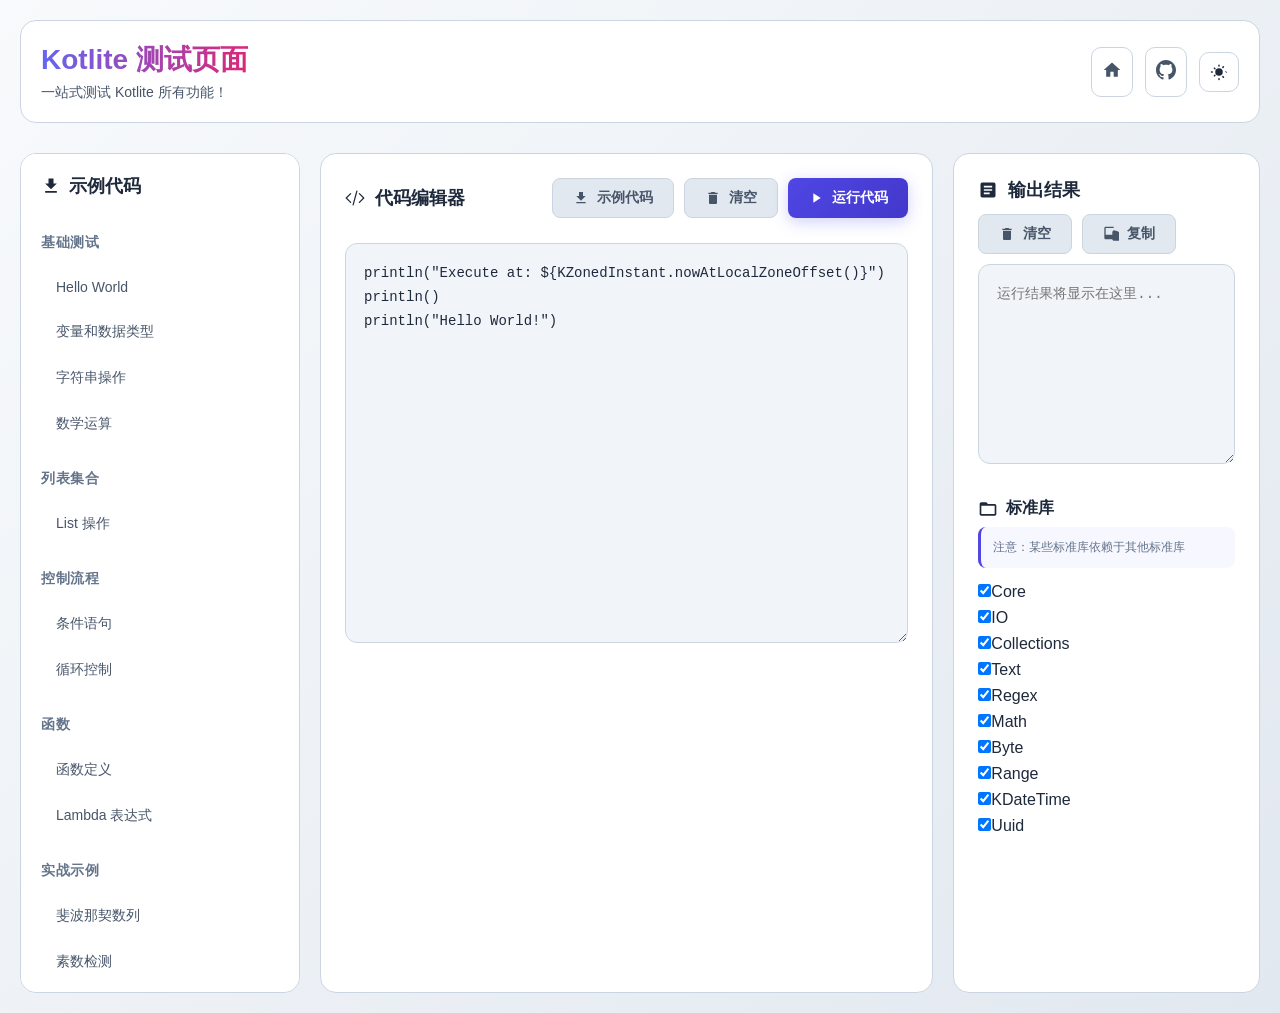
==== commit 7cbad334: "修复示例代码，移除 Kotlite 不支持的 API" ====
--- a/demo/index.html
+++ b/demo/index.html
@@ -752,17 +752,17 @@
         const examples = [
             { category: '基础测试', name: 'Hello World', id: 'hello', code: 'println("Hello, World!")' },
             { category: '基础测试', name: '变量和数据类型', id: 'variables', code: '// 变量声明\nval immutable = "我是不可变的"\nvar mutable = "我是可变的"\nmutable = "我改变了!"\n\n// 数据类型\nval intNum: Int = 42\nval longNum: Long = 10000000000L\nval doubleNum: Double = 3.14159\nval booleanVal: Boolean = true\nval charVal: Char = \'A\'\n\nprintln("整数: " + intNum)\nprintln("长整数: " + longNum)\nprintln("浮点数: " + doubleNum)\nprintln("布尔值: " + booleanVal)\nprintln("字符: " + charVal)\nprintln("不可变变量: " + immutable)\nprintln("可变变量: " + mutable)' },
-            { category: '基础测试', name: '字符串操作', id: 'strings', code: 'val str = "Hello, Kotlin!"\n\n// 基本操作\nprintln("字符串: " + str)\nprintln("长度: " + str.length)\n\n// 检查包含\nprintln("包含 \\"Kotlin\\": " + str.contains("Kotlin"))\n\n// 分割\nval parts = str.split(",")\nprintln("分割后: " + parts)' },
+            { category: '基础测试', name: '字符串操作', id: 'strings', code: 'val str = "Hello, Kotlin!"\n\n// 基本操作\nprintln("字符串: " + str)\nprintln("长度: " + str.length)\n\n// 子串（使用索引访问）\nprintln("\\n前5个字符:")\nfor (i in 0 until 5) {\n    print(str[i])\n}\nprintln()' },
             { category: '基础测试', name: '数学运算', id: 'math', code: '// 基本运算\nval a = 10\nval b = 3\nprintln(a + " + " + b + " = " + (a + b))\nprintln(a + " - " + b + " = " + (a - b))\nprintln(a + " * " + b + " = " + (a * b))\nprintln(a + " / " + b + " = " + (a / b))\nprintln(a + " % " + b + " = " + (a % b))\n\n// 比较运算\nprintln(a + " > " + b + ": " + (a > b))\nprintln(a + " == " + b + ": " + (a == b))' },
-            { category: '列表集合', name: 'List 操作', id: 'list', code: '// 创建列表\nval list = listOf("苹果", "香蕉", "橙子")\nprintln("原列表: " + list)\n\n// 访问元素\nprintln("第一个元素: " + list[0])\n\n// 遍历\nprintln("\\n遍历列表:")\nfor (item in list) {\n    println("- " + item)\n}\n\n// 可变列表\nval mutableList = mutableListOf(1, 2, 3)\nprintln("\\n可变列表初始: " + mutableList)\nmutableList.add(4)\nmutableList.add(0, 0)\nprintln("添加后: " + mutableList)' },
+            { category: '列表集合', name: 'List 操作', id: 'list', code: '// 创建列表\nval list = listOf("苹果", "香蕉", "橙子")\nprintln("原列表: " + list)\n\n// 访问元素\nprintln("第一个元素: " + list[0])\nprintln("第二个元素: " + list[1])\n\n// 遍历\nprintln("\\n遍历列表:")\nfor (item in list) {\n    println("- " + item)\n}\n\nprintln("\\n索引遍历:")\nfor (i in 0 until list.size) {\n    println(i + ": " + list[i])\n}' },
             { category: '控制流程', name: '条件语句', id: 'condition', code: 'val score = 85\n\n// if 表达式\nval result = if (score >= 90) {\n    "优秀"\n} else if (score >= 80) {\n    "良好"\n} else if (score >= 60) {\n    "及格"\n} else {\n    "不及格"\n}\nprintln("成绩 " + score + ": " + result)' },
             { category: '控制流程', name: '循环控制', id: 'loop', code: '// for 循环范围\nprintln("1到5:")\nfor (i in 1..5) {\n    println(i)\n}\n\nprintln("\\n直到10:")\nfor (i in 1 until 10) {\n    println(i)\n}' },
             { category: '函数', name: '函数定义', id: 'functions', code: '// 简单函数\nfun greet(name: String): String {\n    return "你好, " + name + "!"\n}\nprintln(greet("张三"))\n\n// 单表达式函数\nfun add(a: Int, b: Int): Int = a + b\nprintln("10 + 20 = " + add(10, 20))' },
             { category: '函数', name: 'Lambda 表达式', id: 'lambda', code: '// 简单的 Lambda\nval double = { x: Int -> x * 2 }\nprintln("double(5): " + double(5))' },
             { category: '实战示例', name: '斐波那契数列', id: 'fibonacci', code: 'fun fibonacci(n: Int) {\n    var a = 0\n    var b = 1\n    \n    for (i in 1..n) {\n        println(a)\n        val next = a + b\n        a = b\n        b = next\n    }\n}\n\nprintln("斐波那契前10项:")\nfibonacci(10)' },
             { category: '实战示例', name: '素数检测', id: 'prime', code: 'fun isPrime(n: Int): Boolean {\n    if (n <= 1) return false\n    if (n <= 3) return true\n    if (n % 2 == 0 || n % 3 == 0) return false\n    \n    var i = 5\n    while (i * i <= n) {\n        if (n % i == 0 || n % (i + 2) == 0) return false\n        i += 6\n    }\n    return true\n}\n\n// 查找 1-50 之间的素数\nprintln("1-50之间的素数:")\nfor (i in 1..50) {\n    if (isPrime(i)) {\n        println(i)\n    }\n}' },
-            { category: '实战示例', name: '排序算法', id: 'sort', code: 'fun bubbleSort(arr: MutableList<Int>) {\n    val n = arr.size\n    for (i in 0 until n - 1) {\n        for (j in 0 until n - i - 1) {\n            if (arr[j] > arr[j + 1]) {\n                // 交换\n                val temp = arr[j]\n                arr[j] = arr[j + 1]\n                arr[j + 1] = temp\n            }\n        }\n    }\n}\n\nval arr = mutableListOf(64, 34, 25, 12, 22, 11, 90)\nprintln("排序前: " + arr)\nbubbleSort(arr)\nprintln("排序后: " + arr)' },
-            { category: '实战示例', name: '文本频率统计', id: 'wordcount', code: 'fun wordCount(text: String): Map<String, Int> {\n    val words = text.toLowerCase().split(" ", ",", ".", "!", "?")\n        .filter { it.isNotEmpty() }\n    \n    val countMap = mutableMapOf<String, Int>()\n    for (word in words) {\n        countMap[word] = (countMap[word] ?: 0) + 1\n    }\n    \n    return countMap.toSortedMap()\n}\n\nval text = "Kotlin is a great language. Kotlin is fun!"\nval counts = wordCount(text)\nprintln("词频统计:")\nfor ((word, count) in counts) {\n    println("- " + word + ": " + count)\n}' },
+            { category: '实战示例', name: '数组排序', id: 'sort', code: '// 简单的数组排序演示\nfun main() {\n    // 直接展示手动排序过程\n    val arr = arrayOf(64, 34, 25, 12, 22, 11, 90)\n    println("原始数组: ")\n    for (num in arr) {\n        print(num)\n        print(" ")\n    }\n    println()\n\n    // 简单的冒泡排序\n    val n = arr.size\n    for (i in 0 until n - 1) {\n        for (j in 0 until n - i - 1) {\n            if (arr[j] > arr[j + 1]) {\n                // 交换\n                val temp = arr[j]\n                arr[j] = arr[j + 1]\n                arr[j + 1] = temp\n            }\n        }\n    }\n\n    println("排序后: ")\n    for (num in arr) {\n        print(num)\n        print(" ")\n    }\n    println()\n}\n\nmain()' },
+            { category: '实战示例', name: '简单计数示例', id: 'wordcount', code: '// 简单的字符计数示例\nval text = "hello world hello"\nval target = "hello"\nvar count = 0\n\n// 手动计算出现次数（简化版）\nprintln("原文本: " + text)\nprintln("查找单词: " + target)\n\n// 使用简单的逻辑统计\n// 这是一个简化的演示，不依赖复杂的字符串函数\nvar i = 0\nwhile (i < text.length) {\n    if (i + target.length <= text.length) {\n        var match = true\n        for (j in 0 until target.length) {\n            if (text[i + j] != target[j]) {\n                match = false\n                break\n            }\n        }\n        if (match) {\n            count++\n            i += target.length\n        } else {\n            i++\n        }\n    } else {\n        break\n    }\n}\n\nprintln("\"hello\" 出现的次数: " + count)' },
             { category: '实战示例', name: '简单计算器', id: 'calculator', code: 'fun calculate(a: Double, b: Double, op: Char): Double {\n    return when (op) {\n        \'+\' -> a + b\n        \'-\' -> a - b\n        \'*\' -> a * b\n        \'/\' -> if (b != 0.0) a / b else Double.NaN\n        \'%\' -> a % b\n        else -> throw IllegalArgumentException("未知操作符: " + op)\n    }\n}\n\nprintln("100 + 50 = " + calculate(100.0, 50.0, \'+\'))\nprintln("100 - 50 = " + calculate(100.0, 50.0, \'-\'))\nprintln("100 * 50 = " + calculate(100.0, 50.0, \'*\'))' }
         ];
 
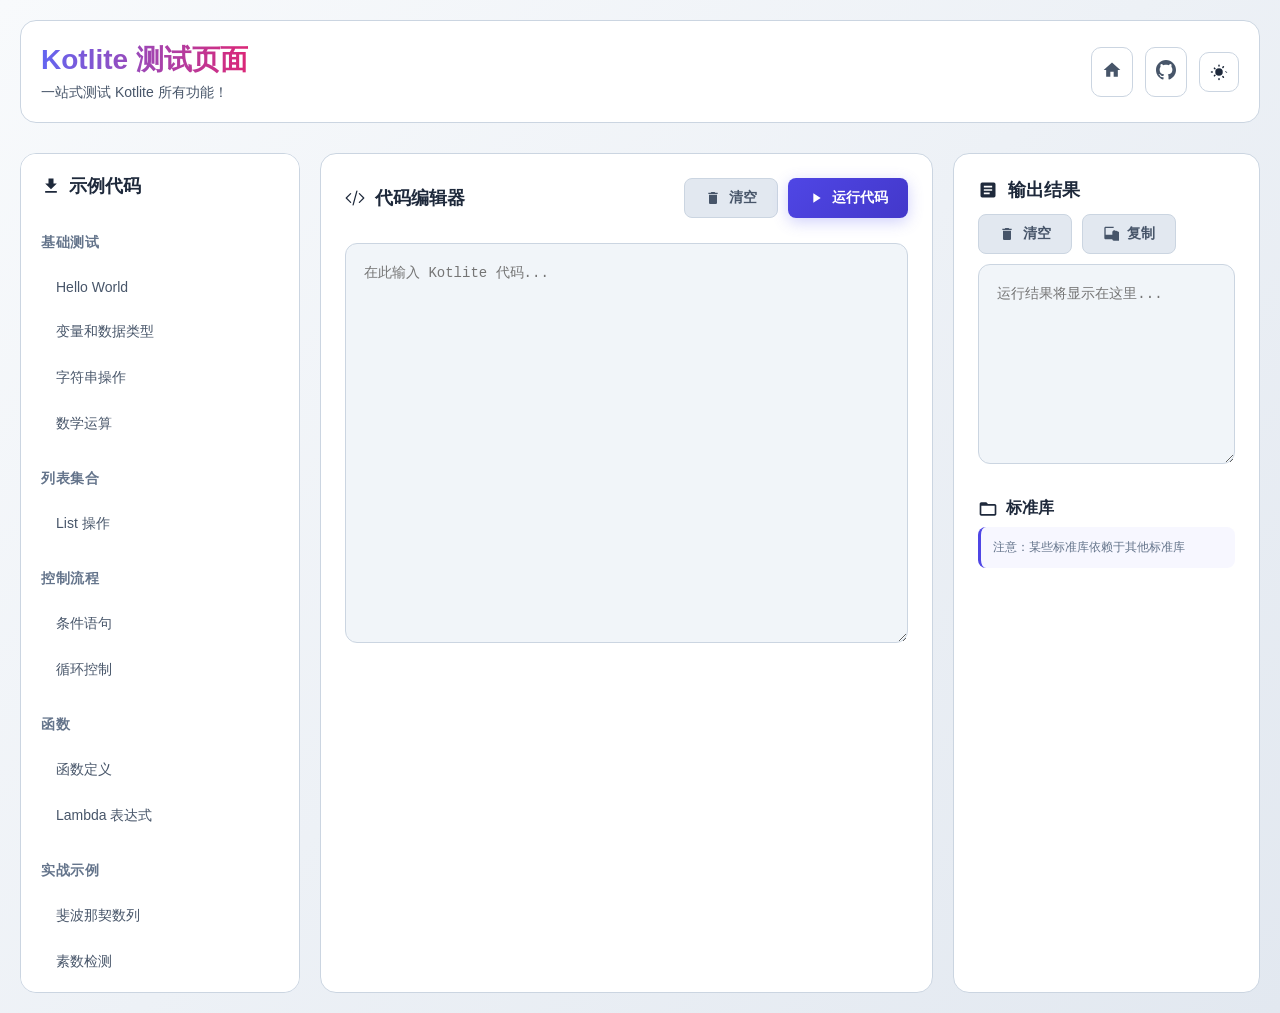
==== commit d031f39b: "移除文档页面示例按钮并修复测试页面UI问题" ====
--- a/demo/index.html
+++ b/demo/index.html
@@ -136,20 +136,6 @@
             gap: 20px;
         }
 
-        @media (max-width: 1024px) {
-            .main-grid {
-                grid-template-columns: 1fr;
-            }
-        }
-
-        @media (max-width: 1024px) {
-            header {
-                flex-direction: column;
-                gap: 16px;
-                text-align: center;
-            }
-        }
-
         .sidebar {
             background: var(--bg-card);
             border-radius: 16px;
@@ -163,7 +149,50 @@
             max-height: calc(100vh - 60px);
         }
 
+        .mobile-menu-btn {
+            display: none;
+            background: var(--bg-card);
+            border: 1px solid var(--border-color);
+            border-radius: 10px;
+            font-size: 20px;
+            cursor: pointer;
+            color: var(--text-primary);
+            padding: 10px 16px;
+            transition: all 0.3s ease;
+            align-items: center;
+        }
+
+        .mobile-menu-btn:hover {
+            background: var(--primary-color);
+            border-color: var(--primary-color);
+        }
+
+        .sidebar-overlay {
+            display: none;
+            position: fixed;
+            top: 0;
+            left: 0;
+            right: 0;
+            bottom: 0;
+            background: rgba(0, 0, 0, 0.5);
+            z-index: 999;
+        }
+
+        .sidebar-overlay.show {
+            display: block;
+        }
+
         @media (max-width: 1024px) {
+            .main-grid {
+                grid-template-columns: 1fr;
+            }
+            
+            header {
+                flex-direction: column;
+                gap: 16px;
+                text-align: center;
+            }
+
             .sidebar {
                 position: fixed;
                 top: 0;
@@ -185,39 +214,6 @@
             .mobile-menu-btn {
                 display: flex;
             }
-
-            .sidebar-overlay {
-                display: none;
-                position: fixed;
-                top: 0;
-                left: 0;
-                right: 0;
-                bottom: 0;
-                background: rgba(0, 0, 0, 0.5);
-                z-index: 999;
-            }
-
-            .sidebar-overlay.show {
-                display: block;
-            }
-        }
-
-        .mobile-menu-btn {
-            display: none;
-            background: var(--bg-card);
-            border: 1px solid var(--border-color);
-            border-radius: 10px;
-            font-size: 20px;
-            cursor: pointer;
-            color: var(--text-primary);
-            padding: 10px 16px;
-            transition: all 0.3s ease;
-            align-items: center;
-        }
-
-        .mobile-menu-btn:hover {
-            background: var(--primary-color);
-            border-color: var(--primary-color);
         }
 
         .sidebar h2 {
@@ -341,42 +337,6 @@
 
         .btn-secondary:hover {
             background: var(--border-color);
-            color: var(--text-primary);
-        }
-
-        .dropdown {
-            position: relative;
-        }
-
-        .dropdown-menu {
-            display: none;
-            position: absolute;
-            top: 100%;
-            right: 0;
-            margin-top: 8px;
-            background: var(--bg-card);
-            border: 1px solid var(--border-color);
-            border-radius: 8px;
-            min-width: 200px;
-            box-shadow: 0 10px 25px -5px rgba(0, 0, 0, 0.4);
-            z-index: 100;
-            overflow: hidden;
-        }
-
-        .dropdown-menu.show {
-            display: block;
-        }
-
-        .dropdown-item {
-            padding: 12px 16px;
-            cursor: pointer;
-            transition: all 0.2s ease;
-            color: var(--text-secondary);
-            font-size: 14px;
-        }
-
-        .dropdown-item:hover {
-            background: var(--bg-light);
             color: var(--text-primary);
         }
 
@@ -597,16 +557,6 @@
                         代码编辑器
                     </h2>
                     <div class="button-group">
-                        <div class="dropdown">
-                            <button class="btn btn-secondary" id="btnExamples">
-                                <svg width="16" height="16" viewBox="0 0 24 24" fill="currentColor">
-                                    <path d="M19 9h-4V3H9v6H5l7 7 7-7zM5 18v2h14v-2H5z"/>
-                                </svg>
-                                示例代码
-                            </button>
-                            <div class="dropdown-menu" id="lstExample">
-                            </div>
-                        </div>
                         <button class="btn btn-secondary" id="clearBtn">
                             <svg width="16" height="16" viewBox="0 0 24 24" fill="currentColor">
                                 <path d="M6 19c0 1.1.9 2 2 2h8c1.1 0 2-.9 2-2V7H6v12zM19 4h-3.5l-1-1h-5l-1 1H5v2h14V4z"/>
@@ -735,19 +685,6 @@
             sidebarOverlay.classList.remove('show');
         });
 
-        // 下拉菜单功能
-        const btnExamples = document.getElementById('btnExamples');
-        const lstExample = document.getElementById('lstExample');
-
-        btnExamples.addEventListener('click', function(e) {
-            e.stopPropagation();
-            lstExample.classList.toggle('show');
-        });
-
-        document.addEventListener('click', function() {
-            lstExample.classList.remove('show');
-        });
-
         // 示例代码 - 合并了演示和测试页面的所有示例
         const examples = [
             { category: '基础测试', name: 'Hello World', id: 'hello', code: 'println("Hello, World!")' },
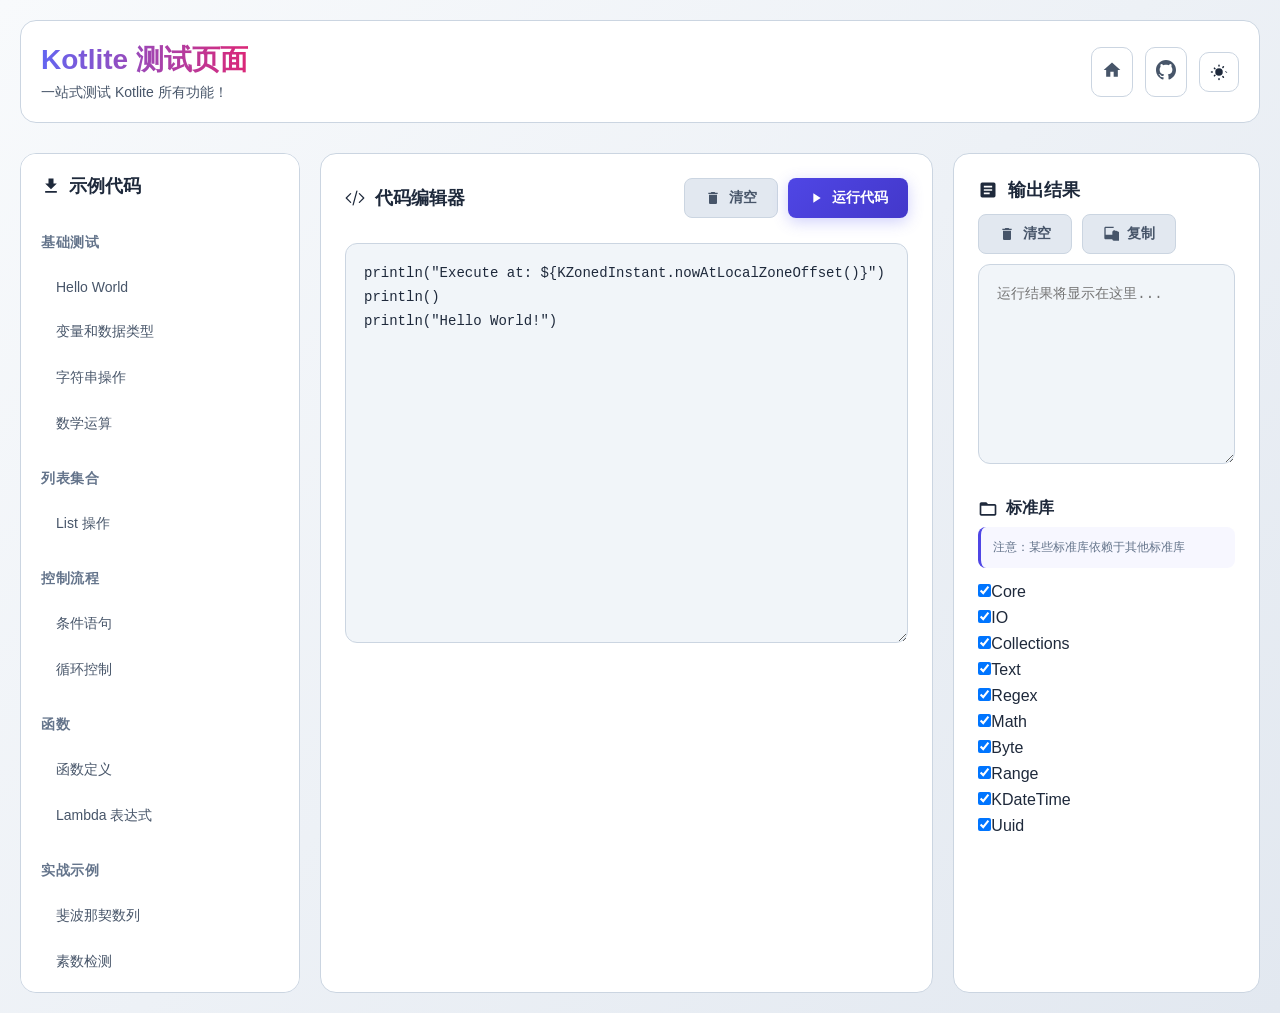
==== commit e7478b71: "Last Sync: 2026-05-17 09:31" ====
--- a/demo/index.html
+++ b/demo/index.html
@@ -146,6 +146,7 @@
             position: sticky;
             top: 20px;
             overflow-y: auto;
+            overscroll-behavior: contain;
             max-height: calc(100vh - 60px);
         }
 
@@ -203,6 +204,7 @@
                 transform: translateX(-100%);
                 transition: transform 0.3s ease;
                 overflow-y: auto;
+                overscroll-behavior: contain;
                 border-radius: 0;
                 max-height: 100vh;
             }
@@ -557,6 +559,16 @@
                         代码编辑器
                     </h2>
                     <div class="button-group">
+                        <div class="dropdown" style="display: none;">
+                            <button class="btn btn-secondary" id="btnExamples">
+                                <svg width="16" height="16" viewBox="0 0 24 24" fill="currentColor">
+                                    <path d="M19 9h-4V3H9v6H5l7 7 7-7zM5 18v2h14v-2H5z"/>
+                                </svg>
+                                示例代码
+                            </button>
+                            <div class="dropdown-menu" id="lstExample">
+                            </div>
+                        </div>
                         <button class="btn btn-secondary" id="clearBtn">
                             <svg width="16" height="16" viewBox="0 0 24 24" fill="currentColor">
                                 <path d="M6 19c0 1.1.9 2 2 2h8c1.1 0 2-.9 2-2V7H6v12zM19 4h-3.5l-1-1h-5l-1 1H5v2h14V4z"/>
@@ -678,12 +690,33 @@
         mobileMenuBtn.addEventListener('click', function() {
             sidebar.classList.toggle('open');
             sidebarOverlay.classList.toggle('show');
+            if (sidebar.classList.contains('open')) {
+                document.body.style.overflow = 'hidden';
+            } else {
+                document.body.style.overflow = '';
+            }
         });
 
         sidebarOverlay.addEventListener('click', function() {
             sidebar.classList.remove('open');
             sidebarOverlay.classList.remove('show');
+            document.body.style.overflow = '';
         });
+
+        // 下拉菜单功能
+        const btnExamples = document.getElementById('btnExamples');
+        const lstExample = document.getElementById('lstExample');
+
+        if (btnExamples && lstExample) {
+            btnExamples.addEventListener('click', function(e) {
+                e.stopPropagation();
+                lstExample.classList.toggle('show');
+            });
+
+            document.addEventListener('click', function() {
+                lstExample.classList.remove('show');
+            });
+        }
 
         // 示例代码 - 合并了演示和测试页面的所有示例
         const examples = [
@@ -735,6 +768,7 @@
                 // 移动端关闭侧边栏
                 sidebar.classList.remove('open');
                 sidebarOverlay.classList.remove('show');
+                document.body.style.overflow = '';
             });
             
             li.appendChild(btn);
